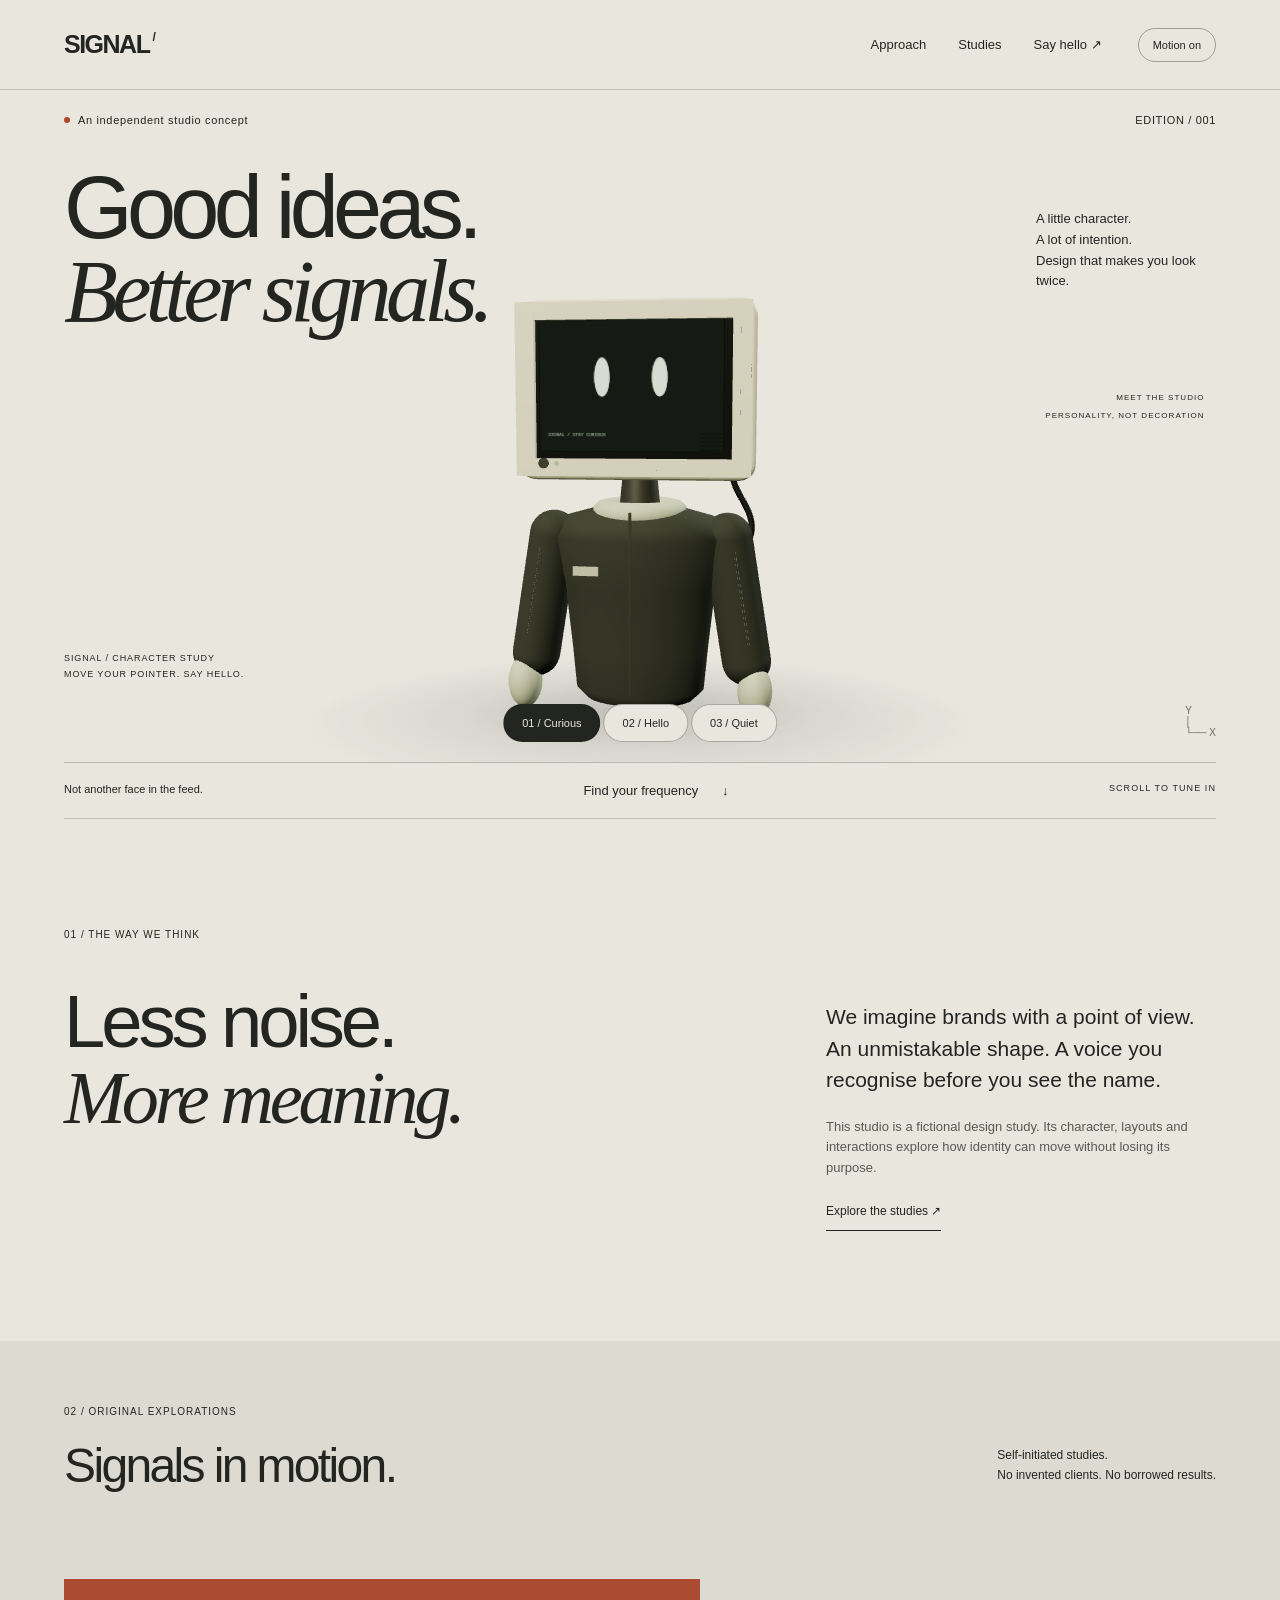
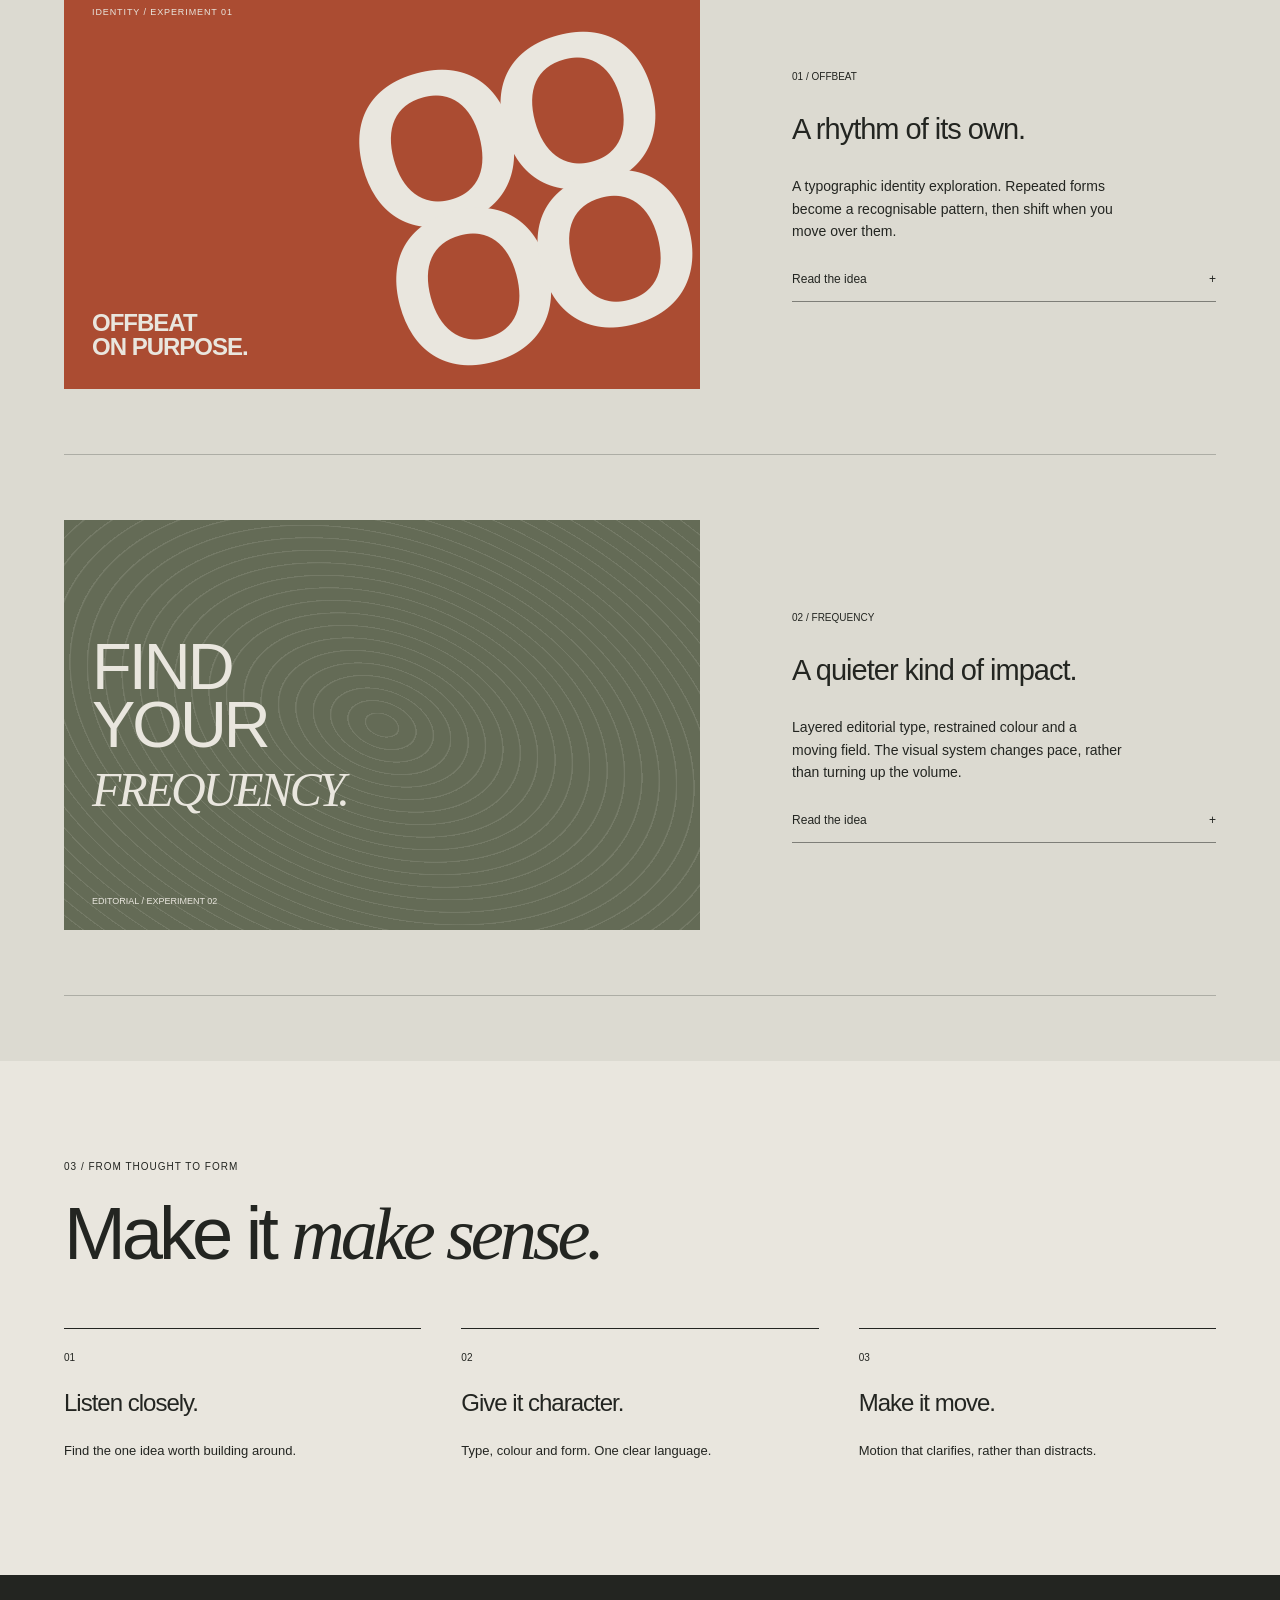
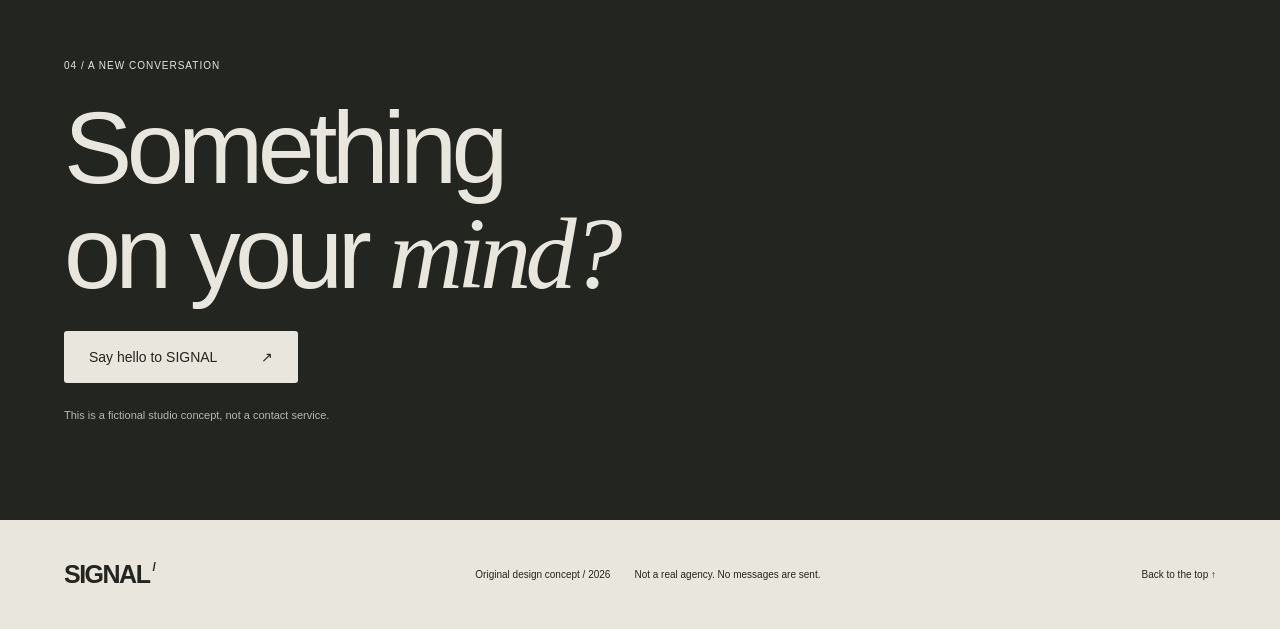
==== 5-index.html @ 15878b61 "Add files via upload" ====
<!DOCTYPE html><html lang="en"><head><meta charset="utf-8"><meta name="viewport" content="width=device-width,initial-scale=1"><meta name="theme-color" content="#e9e6de"><meta name="description" content="SIGNAL is an original interactive creative-agency design concept. Explore a tactile monitor character and motion-led editorial layouts."><title>SIGNAL / Independent minds, memorable work</title><link rel="stylesheet" href="4-style.css"></head><body>
<header><a href="#home" class="logo" aria-label="Signal home">SIGNAL<span>/</span></a><nav aria-label="Main navigation"><a href="#approach">Approach</a><a href="#work">Studies</a><a href="#contact">Say hello ↗</a></nav><button id="motion" aria-pressed="true">Motion on</button></header>
<main><section id="home" class="hero"><div class="eyebrow"><span class="status"></span> An independent studio concept <span class="issue">EDITION / 001</span></div><div class="headline"><h1>Good ideas.<br><em>Better signals.</em></h1><p>A little character.<br>A lot of intention.<br>Design that makes you look twice.</p></div><div class="stage"><canvas id="scene" aria-label="Original three-dimensional character with a physical CRT monitor for a head"></canvas><div class="stage-label"><span>MEET THE STUDIO</span><span>PERSONALITY, NOT DECORATION</span></div><div class="coordinate">SIGNAL / CHARACTER STUDY<br>MOVE YOUR POINTER. SAY HELLO.</div><div class="expression" role="group" aria-label="Character expression"><button data-mood="curious" aria-pressed="true">01 / Curious</button><button data-mood="happy" aria-pressed="false">02 / Hello</button><button data-mood="sleep" aria-pressed="false">03 / Quiet</button></div><span class="axis">Y<br>│<br>└── X</span><p id="webgl-fallback" hidden>The interactive scene could not start on this browser. The rest of this concept remains available.</p></div><div class="hero-bottom"><span>Not another face in the feed.</span><a href="#approach">Find your frequency <span>↓</span></a><span>SCROLL TO TUNE IN</span></div></section>
<section id="approach" class="approach reveal"><div class="section-label">01 / THE WAY WE THINK</div><h2>Less noise.<br><em>More meaning.</em></h2><div class="approach-copy"><p>We imagine brands with a point of view. An unmistakable shape. A voice you recognise before you see the name.</p><p>This studio is a fictional design study. Its character, layouts and interactions explore how identity can move without losing its purpose.</p><a href="#work" class="text-link">Explore the studies ↗</a></div></section>
<section id="work" class="work"><div class="work-top"><div class="section-label">02 / ORIGINAL EXPLORATIONS</div><h2>Signals in motion.</h2><p>Self-initiated studies.<br>No invented clients. No borrowed results.</p></div><article class="study reveal"><div class="study-art poster"><div class="poster-caption">IDENTITY / EXPERIMENT 01</div><div class="type-loop" aria-hidden="true">OO<br>OO</div><div class="poster-bottom">OFFBEAT<br>ON PURPOSE.</div></div><div class="study-info"><span>01 / OFFBEAT</span><h3>A rhythm of its own.</h3><p>A typographic identity exploration. Repeated forms become a recognisable pattern, then shift when you move over them.</p><button class="details" aria-expanded="false">Read the idea <span>+</span></button><div class="detail" hidden>Original lettering and composition created for this concept. Pointer feedback is decorative; all information remains readable without motion.</div></div></article><article class="study reveal"><div class="study-art frequency"><div class="frequency-lines" aria-hidden="true"></div><div class="frequency-title">FIND<br>YOUR<br><em>FREQUENCY.</em></div><span>EDITORIAL / EXPERIMENT 02</span></div><div class="study-info"><span>02 / FREQUENCY</span><h3>A quieter kind of impact.</h3><p>Layered editorial type, restrained colour and a moving field. The visual system changes pace, rather than turning up the volume.</p><button class="details" aria-expanded="false">Read the idea <span>+</span></button><div class="detail" hidden>An original layout study in warm paper, olive and charcoal. No client campaign or commercial outcome is implied.</div></div></article></section>
<section class="process reveal"><div class="section-label">03 / FROM THOUGHT TO FORM</div><h2>Make it <em>make sense.</em></h2><div class="process-list"><div><span>01</span><h3>Listen closely.</h3><p>Find the one idea worth building around.</p></div><div><span>02</span><h3>Give it character.</h3><p>Type, colour and form. One clear language.</p></div><div><span>03</span><h3>Make it move.</h3><p>Motion that clarifies, rather than distracts.</p></div></div></section>
<section id="contact" class="contact reveal"><div class="section-label">04 / A NEW CONVERSATION</div><h2>Something<br>on your <em>mind?</em></h2><button id="hello">Say hello to SIGNAL <span>↗</span></button><p id="hello-state" role="status">This is a fictional studio concept, not a contact service.</p></section></main><footer><a href="#home" class="logo">SIGNAL<span>/</span></a><span>Original design concept / 2026</span><span>Not a real agency. No messages are sent.</span><a href="#home">Back to the top ↑</a></footer><script type="module" src="3-scene.js"></script></body></html>
---- 4-style.css ----
:root{--paper:#e9e6de;--ink:#232521;--olive:#646b56;--rust:#ab4c32}*{box-sizing:border-box}html{scroll-behavior:smooth;scroll-padding-top:100px}body{margin:0;background:var(--paper);color:var(--ink);font-family:Arial,Helvetica,sans-serif}button,a{-webkit-tap-highlight-color:transparent}button{font:inherit;color:inherit;cursor:pointer}a{color:inherit;text-decoration:none}button:focus-visible,a:focus-visible{outline:2px solid var(--rust);outline-offset:5px}button:active,a:active{transform:translateY(2px)}header{height:90px;display:flex;align-items:center;border-bottom:1px solid #23252130;padding:0 5%;gap:36px}header .logo{margin-right:auto}.logo{font-size:25px;letter-spacing:-1.5px;font-weight:800}.logo span{font-size:12px;vertical-align:top;margin-left:3px}nav{display:flex;gap:32px;font-size:13px}header button{border:1px solid #23252160;background:transparent;padding:10px 14px;border-radius:24px;font-size:11px}.hero{padding:24px 5% 0}.eyebrow{display:flex;align-items:center;gap:8px;font-size:11px;letter-spacing:.06em}.status{width:6px;height:6px;background:var(--rust);border-radius:50%}.issue{margin-left:auto}.headline{display:flex;justify-content:space-between;align-items:center;position:relative;z-index:2;pointer-events:none}.headline h1{font-size:clamp(48px,6.9vw,105px);line-height:.94;letter-spacing:-.065em;font-weight:500;margin:40px 0 0}.headline em,h2 em,.frequency-title em{font-family:Georgia,serif;font-weight:400}.headline p{font-size:13px;line-height:1.6;margin-top:55px;width:180px}.stage{height:510px;margin-top:-80px;position:relative;overflow:hidden;border-bottom:1px solid #23252140}canvas{width:100%;height:100%;display:block}.stage-label{position:absolute;top:140px;right:1%;font-size:8px;letter-spacing:.13em;display:grid;gap:9px;text-align:right}.coordinate{position:absolute;left:0;bottom:80px;font-size:9px;line-height:1.8;letter-spacing:.1em}.expression{position:absolute;bottom:20px;left:50%;transform:translateX(-50%);display:flex;gap:3px;white-space:nowrap}.expression button{background:var(--paper);border:1px solid #23252150;border-radius:24px;padding:12px 18px;font-size:11px}.expression button[aria-pressed=true]{background:var(--ink);color:var(--paper)}.axis{position:absolute;right:0;bottom:24px;font-size:10px;color:var(--olive)}#webgl-fallback{position:absolute;top:45%;left:20%;right:20%;background:var(--paper);padding:24px;font-size:14px}.hero-bottom{display:flex;justify-content:space-between;padding:20px 0;font-size:11px;border-bottom:1px solid #23252130}.hero-bottom>a{font-size:13px}.hero-bottom>a span{margin-left:20px}.hero-bottom>span:last-child{font-size:9px;letter-spacing:.12em}.section-label{font-size:10px;letter-spacing:.1em}h2{font-size:clamp(42px,5.8vw,78px);font-weight:500;letter-spacing:-.055em;line-height:1.03;margin:24px 0}p{line-height:1.6}.approach{display:grid;grid-template-columns:1fr 1fr;padding:110px 5%;gap:20px}.approach>.section-label{grid-column:1/-1}.approach-copy{max-width:390px;margin-left:auto;padding-top:20px}.approach-copy p:first-child{font-size:21px;line-height:1.5}.approach-copy p:nth-child(2){font-size:13px;color:#575a51}.text-link{display:inline-block;border-bottom:1px solid var(--ink);padding:12px 0;font-size:12px}.work{padding:65px 5%;background:#dcdad1}.work-top{display:grid;grid-template-columns:1fr 1fr}.work-top>.section-label{grid-column:1/-1}.work-top h2{font-size:48px}.work-top>p{font-size:12px;justify-self:end;align-self:center}.study{display:grid;grid-template-columns:1.5fr 1fr;gap:8%;margin-top:65px;padding-bottom:65px;border-bottom:1px solid #23252140}.study-art{min-height:410px;position:relative;overflow:hidden}.poster{background:var(--rust);color:var(--paper);padding:28px}.poster-caption{font-size:9px;letter-spacing:.1em}.type-loop{font-weight:800;font-size:220px;letter-spacing:-25px;line-height:.65;position:absolute;right:40px;top:80px;transform:rotate(-15deg);transition:transform .6s cubic-bezier(.2,.8,.2,1)}.poster:hover .type-loop{transform:rotate(5deg) scale(1.03)}.poster-bottom{position:absolute;bottom:30px;font-size:24px;line-height:1;font-weight:700;letter-spacing:-1px}.study-info{align-self:center}.study-info>span{font-size:10px}.study-info h3{font-size:29px;letter-spacing:-1px;font-weight:500}.study-info p{font-size:14px;max-width:330px}.details{margin-top:15px;background:transparent;border:0;border-bottom:1px solid #23252180;width:100%;padding:15px 0;text-align:left;font-size:12px;display:flex;justify-content:space-between}.detail{font-size:12px;line-height:1.6;margin-top:16px}.frequency{background:var(--olive);color:var(--paper);padding:28px;display:flex;flex-direction:column;justify-content:center}.frequency-title{font-size:65px;letter-spacing:-3px;line-height:.9;z-index:1}.frequency-title em{font-size:48px}.frequency>span{position:absolute;bottom:24px;font-size:9px}.frequency-lines{position:absolute;inset:-50%;background:repeating-radial-gradient(ellipse at center,transparent 0px,transparent 16px,#e9e6de20 17px,#e9e6de20 18px);transform:rotate(20deg);animation:tune 16s ease-in-out infinite alternate}@keyframes tune{to{transform:rotate(-10deg) translate(5%,8%)}}.process{padding:100px 5%}.process-list{margin-top:55px;display:grid;grid-template-columns:repeat(3,1fr);gap:40px}.process-list>div{border-top:1px solid var(--ink);padding-top:18px}.process-list span{font-size:10px}.process-list h3{font-weight:500;font-size:24px;letter-spacing:-1px}.process-list p{font-size:13px}.contact{padding:85px 5%;background:var(--ink);color:var(--paper);position:relative}.contact h2{font-size:clamp(65px,8vw,110px)}.contact button{padding:18px 25px;background:var(--paper);color:var(--ink);border:0;border-radius:3px;font-size:14px}.contact button span{margin-left:40px}.contact>p{font-size:11px;margin-top:24px;opacity:.75}footer{padding:40px 5%;display:flex;gap:24px;align-items:center;font-size:10px}footer .logo{margin-right:auto}footer a:last-child{margin-left:auto}.reveal{transition:opacity .7s,transform .7s}.js .reveal:not(.seen){opacity:0;transform:translateY(24px)}body.paused *,body.reduced *{animation-play-state:paused!important}body.paused html{scroll-behavior:auto}@media(max-width:700px){header{height:72px;padding:0 6%;gap:12px}header .logo{font-size:22px}nav{gap:14px;font-size:10px}nav a:first-child{display:none}header button{padding:9px;font-size:9px}.hero{padding:22px 6% 0}.eyebrow{font-size:8px}.issue{font-size:8px}.headline h1{font-size:55px;margin-top:34px}.headline p{display:none}.stage{height:430px;margin-top:8px;overflow:hidden}.stage-label{top:18px;font-size:7px;right:0}.coordinate{bottom:76px;font-size:7px;left:0;max-width:105px;background:var(--paper);padding:4px}.expression button{padding:12px 13px;font-size:10px}.axis{display:none}.hero-bottom{font-size:9px;gap:10px}.hero-bottom>a{font-size:10px}.hero-bottom>span:last-child{display:none}.approach{display:block;padding:70px 6%}.approach h2{font-size:59px}.approach-copy{padding:0;margin:0;max-width:none}.approach-copy p:first-child{font-size:19px}.work{padding:55px 6%}.work-top{display:block}.work-top h2{font-size:40px}.work-top>p{font-size:11px}.study{display:block;margin-top:36px;padding-bottom:38px}.study-art{min-height:330px}.type-loop{font-size:185px;right:30px;top:73px}.study-info{padding-top:25px}.study-info h3{font-size:27px;margin:16px 0}.frequency-title{font-size:54px}.frequency-title em{font-size:38px}.process{padding:65px 6%}.process h2{font-size:45px}.process-list{grid-template-columns:1fr;gap:25px;margin-top:30px}.process-list h3{margin:14px 0}.process-list p{margin-bottom:0}.contact{padding:65px 6%}.contact h2{font-size:67px}footer{padding:30px 6%;flex-wrap:wrap;gap:18px}footer .logo{width:100%}footer>span{font-size:9px}footer a:last-child{margin-left:0}.reveal{transition-duration:.45s}}@media(prefers-reduced-motion:reduce){html{scroll-behavior:auto}*,*:before,*:after{animation:none!important;transition:none!important}.js .reveal{opacity:1!important;transform:none!important}}

@media(max-width:700px){.coordinate{left:4px;top:18px;bottom:auto;max-width:115px;background:none;line-height:1.7}.stage-label{display:none}}
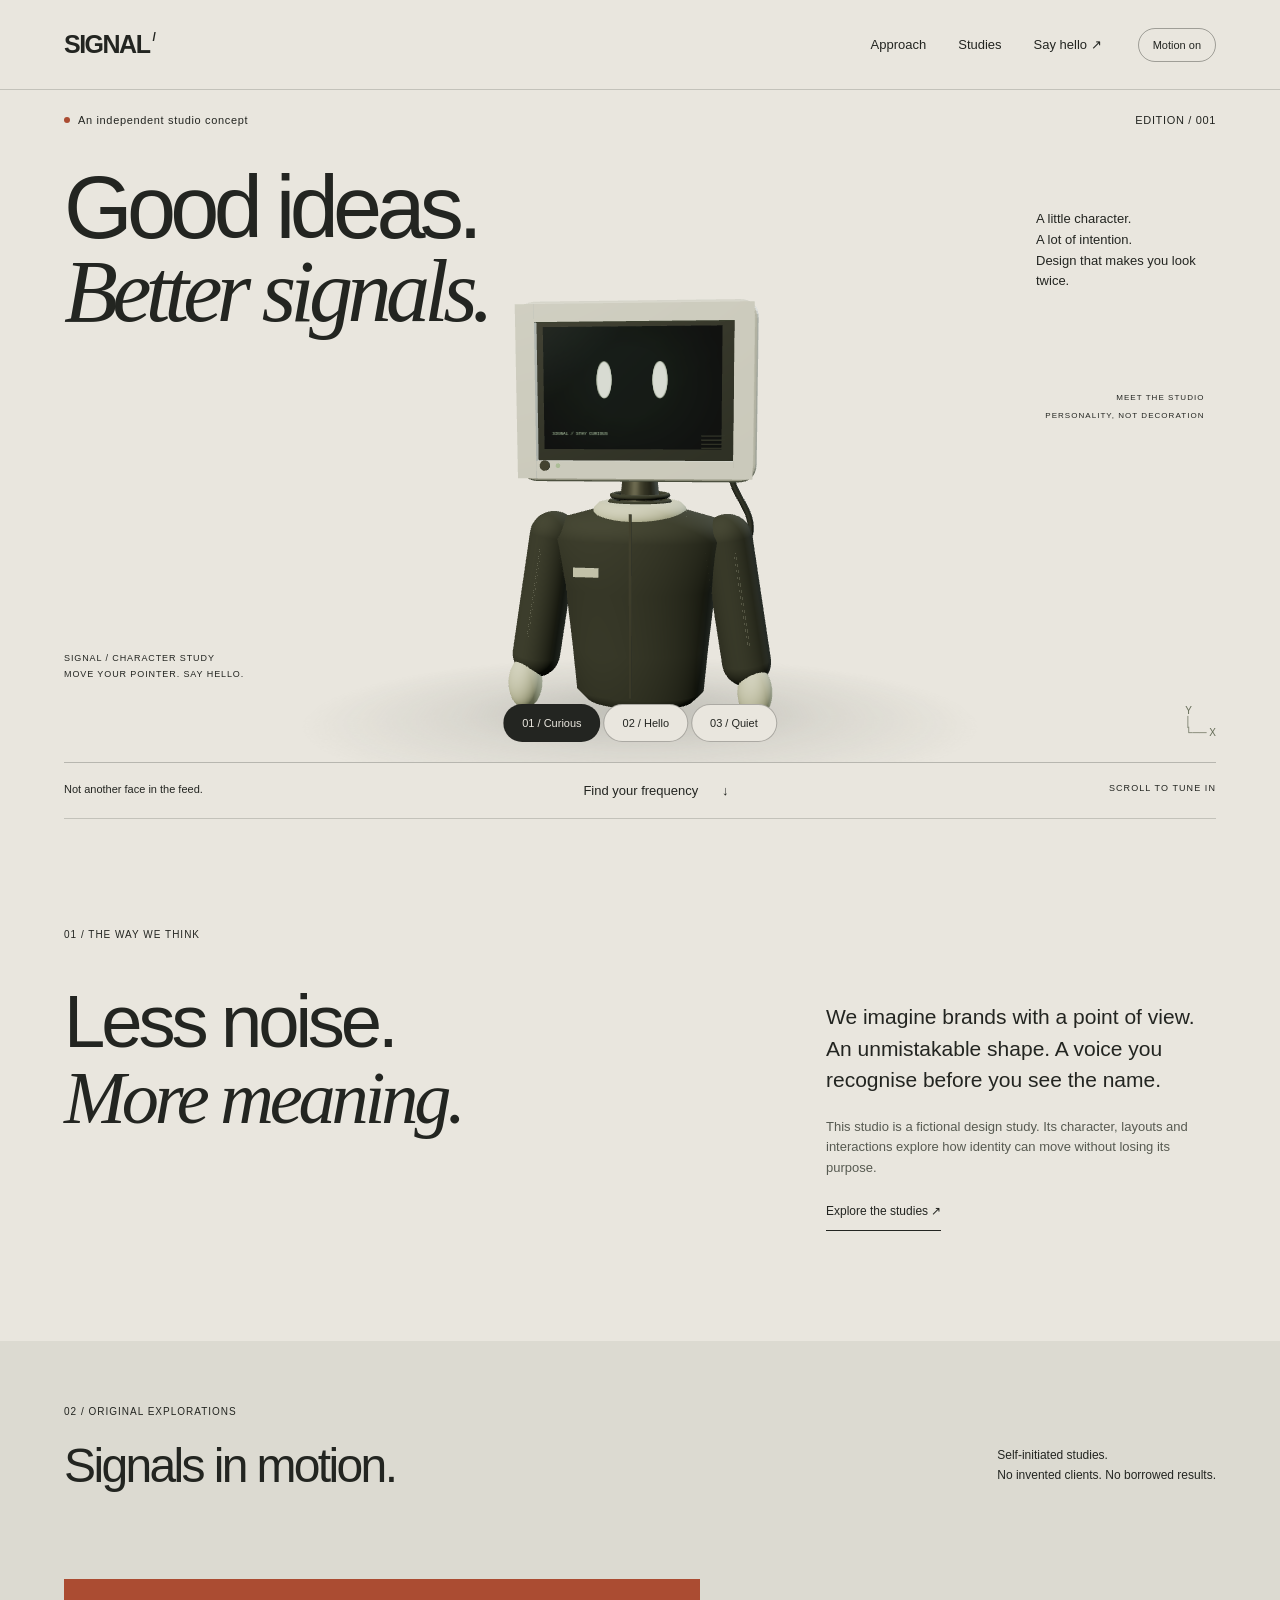
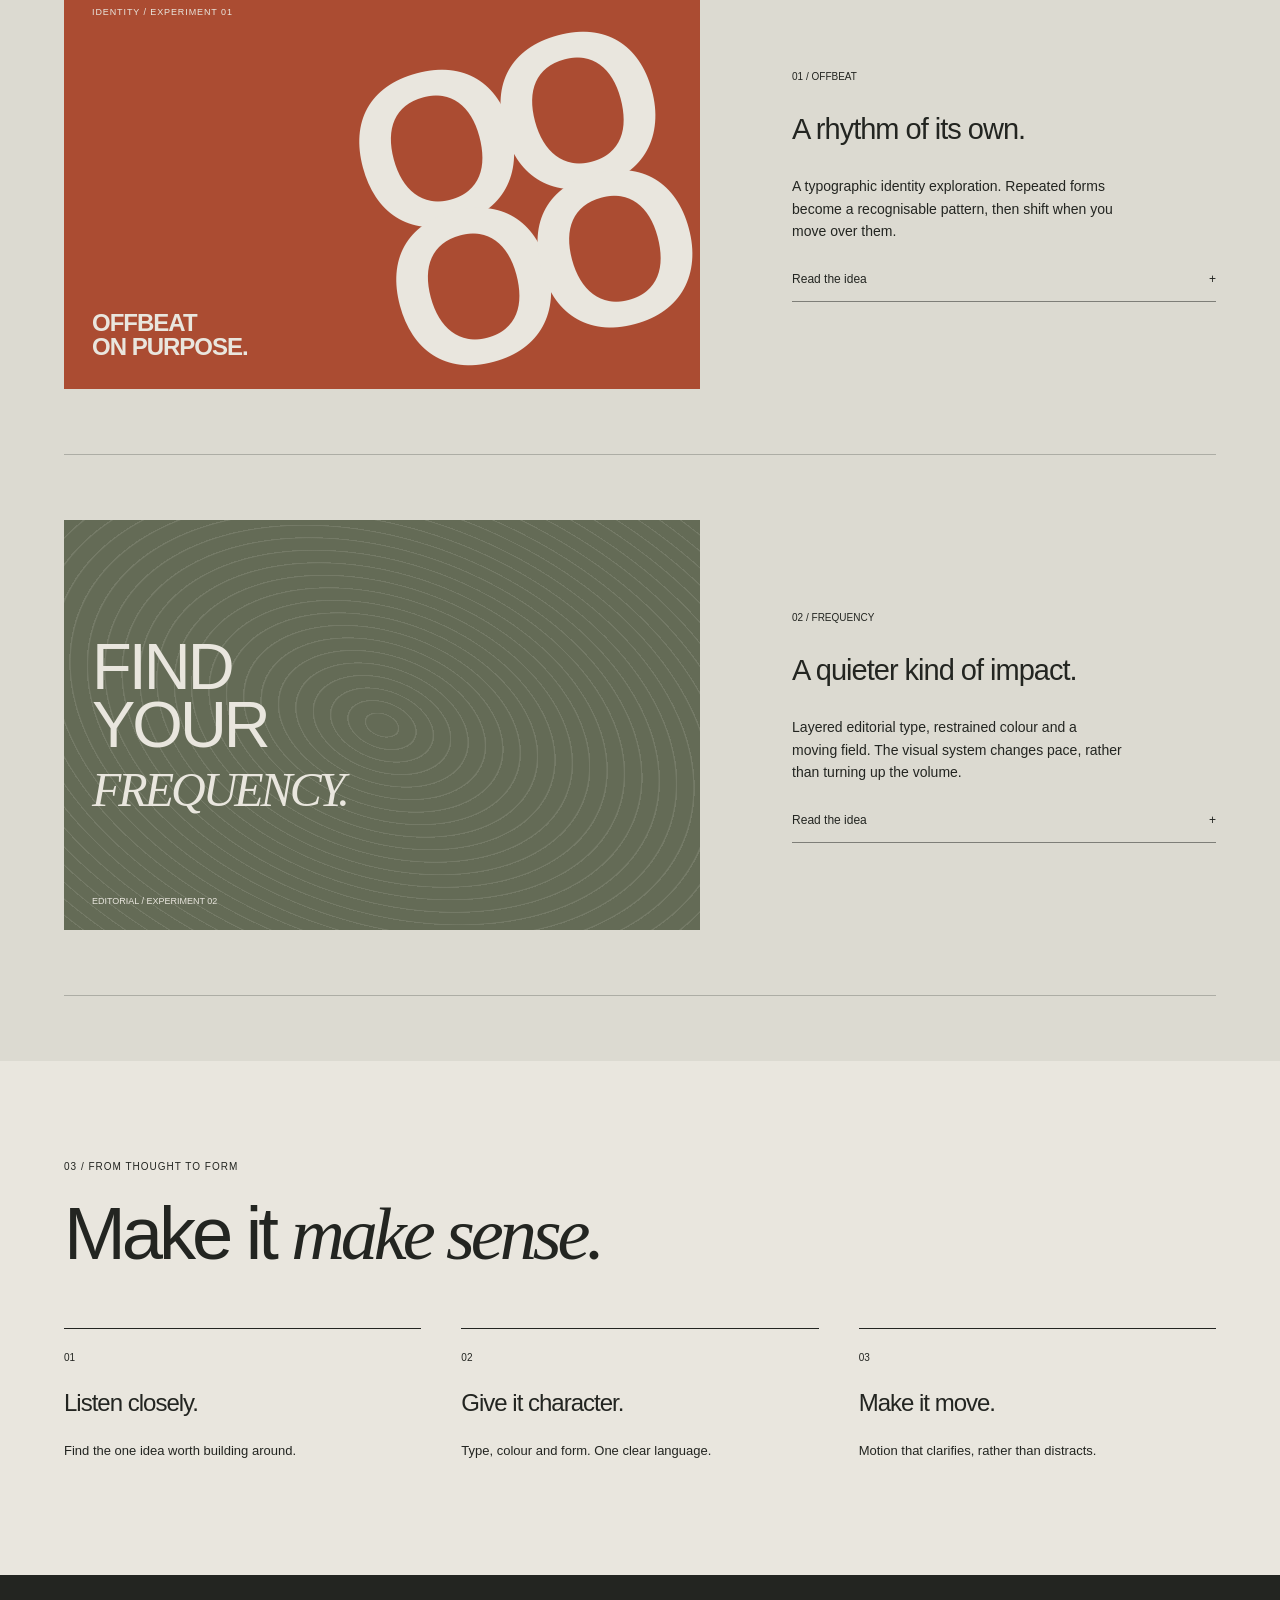
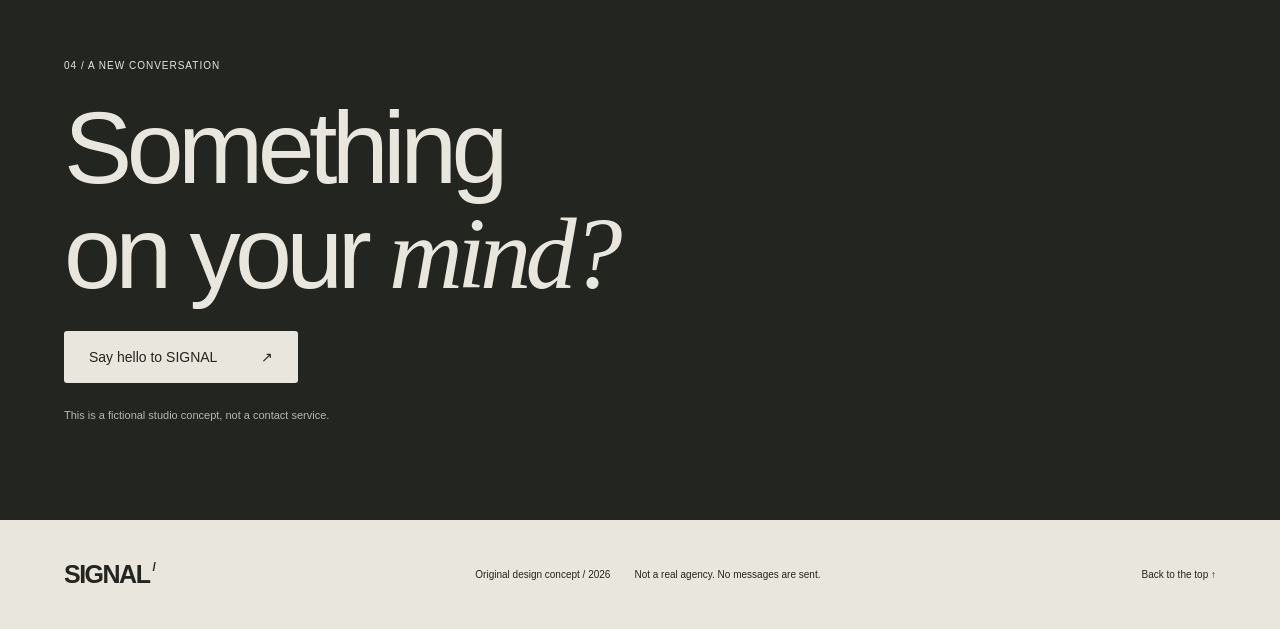
==== commit 68fa2c5e: "Update 5-index.html" ====
--- a/5-index.html
+++ b/5-index.html
@@ -4,4 +4,4 @@
 <section id="approach" class="approach reveal"><div class="section-label">01 / THE WAY WE THINK</div><h2>Less noise.<br><em>More meaning.</em></h2><div class="approach-copy"><p>We imagine brands with a point of view. An unmistakable shape. A voice you recognise before you see the name.</p><p>This studio is a fictional design study. Its character, layouts and interactions explore how identity can move without losing its purpose.</p><a href="#work" class="text-link">Explore the studies ↗</a></div></section>
 <section id="work" class="work"><div class="work-top"><div class="section-label">02 / ORIGINAL EXPLORATIONS</div><h2>Signals in motion.</h2><p>Self-initiated studies.<br>No invented clients. No borrowed results.</p></div><article class="study reveal"><div class="study-art poster"><div class="poster-caption">IDENTITY / EXPERIMENT 01</div><div class="type-loop" aria-hidden="true">OO<br>OO</div><div class="poster-bottom">OFFBEAT<br>ON PURPOSE.</div></div><div class="study-info"><span>01 / OFFBEAT</span><h3>A rhythm of its own.</h3><p>A typographic identity exploration. Repeated forms become a recognisable pattern, then shift when you move over them.</p><button class="details" aria-expanded="false">Read the idea <span>+</span></button><div class="detail" hidden>Original lettering and composition created for this concept. Pointer feedback is decorative; all information remains readable without motion.</div></div></article><article class="study reveal"><div class="study-art frequency"><div class="frequency-lines" aria-hidden="true"></div><div class="frequency-title">FIND<br>YOUR<br><em>FREQUENCY.</em></div><span>EDITORIAL / EXPERIMENT 02</span></div><div class="study-info"><span>02 / FREQUENCY</span><h3>A quieter kind of impact.</h3><p>Layered editorial type, restrained colour and a moving field. The visual system changes pace, rather than turning up the volume.</p><button class="details" aria-expanded="false">Read the idea <span>+</span></button><div class="detail" hidden>An original layout study in warm paper, olive and charcoal. No client campaign or commercial outcome is implied.</div></div></article></section>
 <section class="process reveal"><div class="section-label">03 / FROM THOUGHT TO FORM</div><h2>Make it <em>make sense.</em></h2><div class="process-list"><div><span>01</span><h3>Listen closely.</h3><p>Find the one idea worth building around.</p></div><div><span>02</span><h3>Give it character.</h3><p>Type, colour and form. One clear language.</p></div><div><span>03</span><h3>Make it move.</h3><p>Motion that clarifies, rather than distracts.</p></div></div></section>
-<section id="contact" class="contact reveal"><div class="section-label">04 / A NEW CONVERSATION</div><h2>Something<br>on your <em>mind?</em></h2><button id="hello">Say hello to SIGNAL <span>↗</span></button><p id="hello-state" role="status">This is a fictional studio concept, not a contact service.</p></section></main><footer><a href="#home" class="logo">SIGNAL<span>/</span></a><span>Original design concept / 2026</span><span>Not a real agency. No messages are sent.</span><a href="#home">Back to the top ↑</a></footer><script type="module" src="3-scene.js"></script></body></html>
+<section id="contact" class="contact reveal"><div class="section-label">04 / A NEW CONVERSATION</div><h2>Something<br>on your <em>mind?</em></h2><button id="hello">Say hello to SIGNAL <span>↗</span></button><p id="hello-state" role="status">This is a fictional studio concept, not a contact service.</p></section></main><footer><a href="#home" class="logo">SIGNAL<span>/</span></a><span>Original design concept / 2026</span><span>Not a real agency. No messages are sent.</span><a href="#home">Back to the top ↑</a></footer><script type="module" src="7-3-scene.js"></script></body></html>
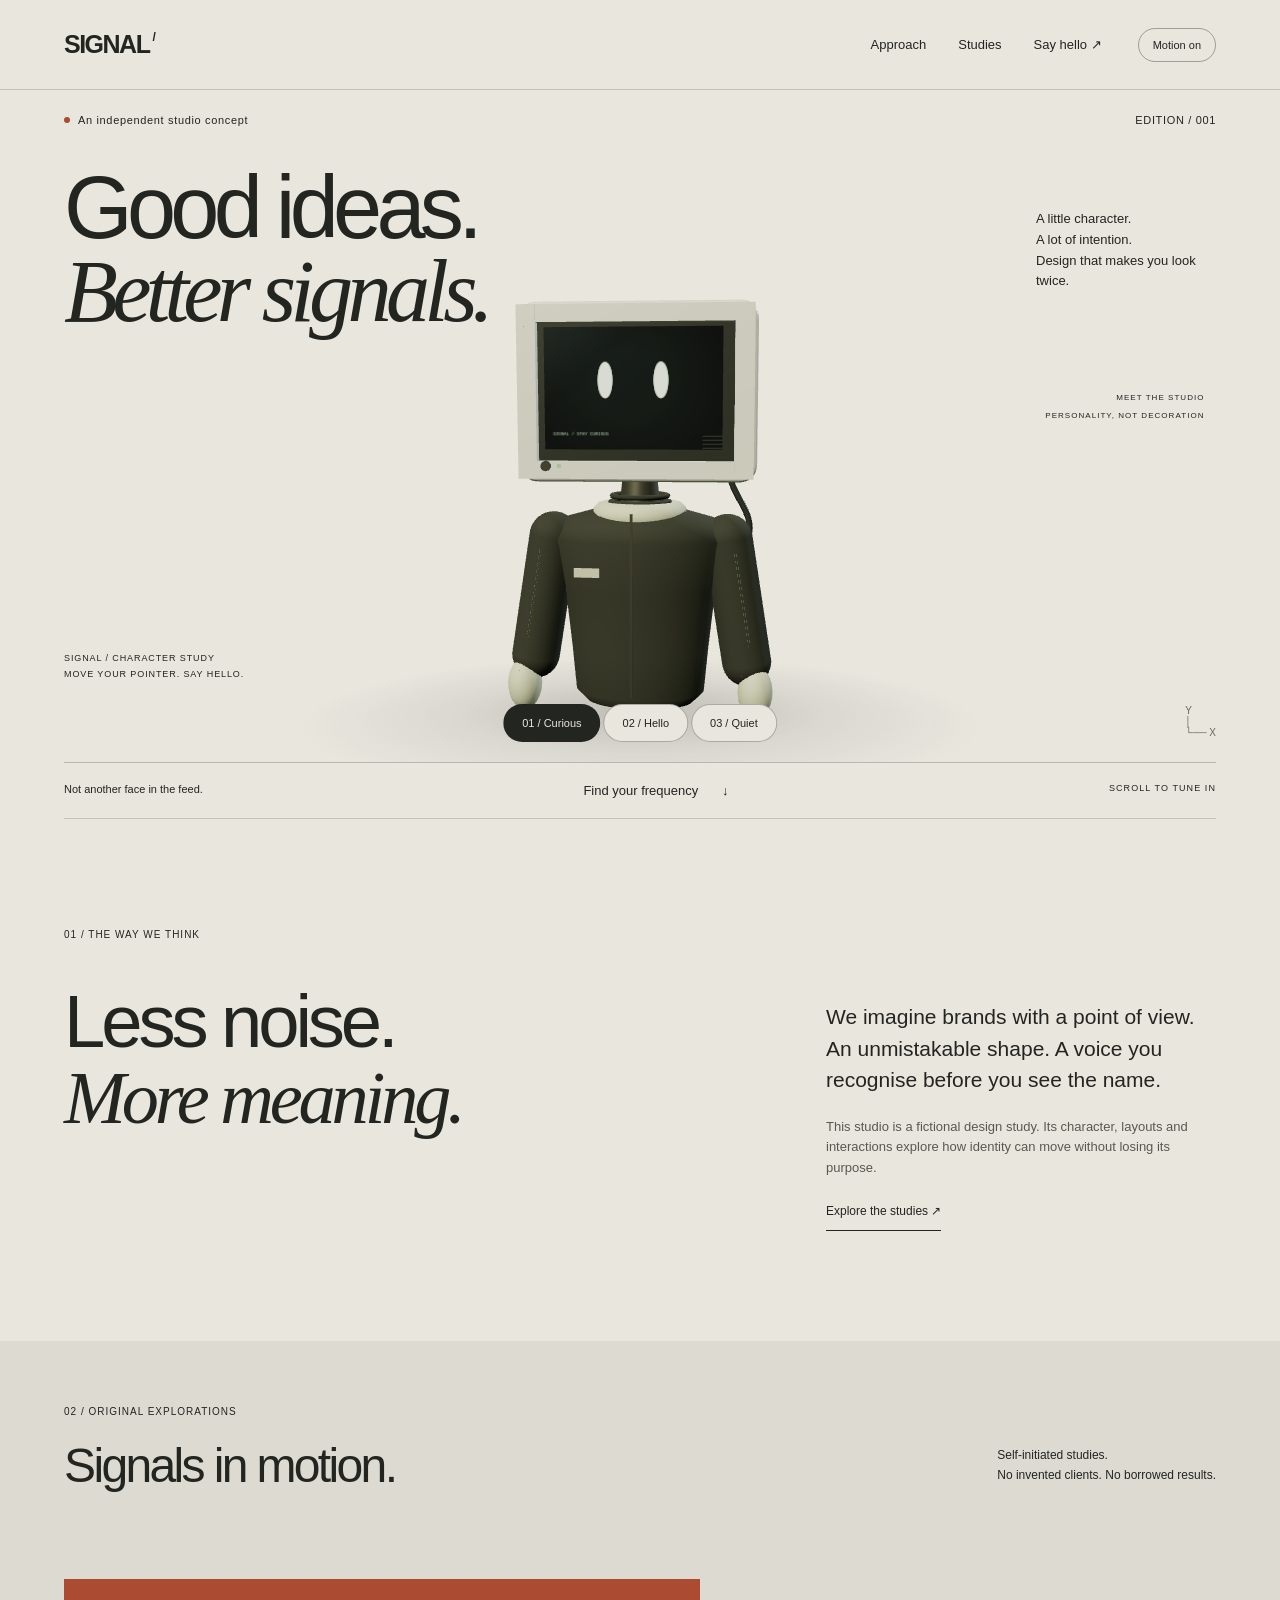
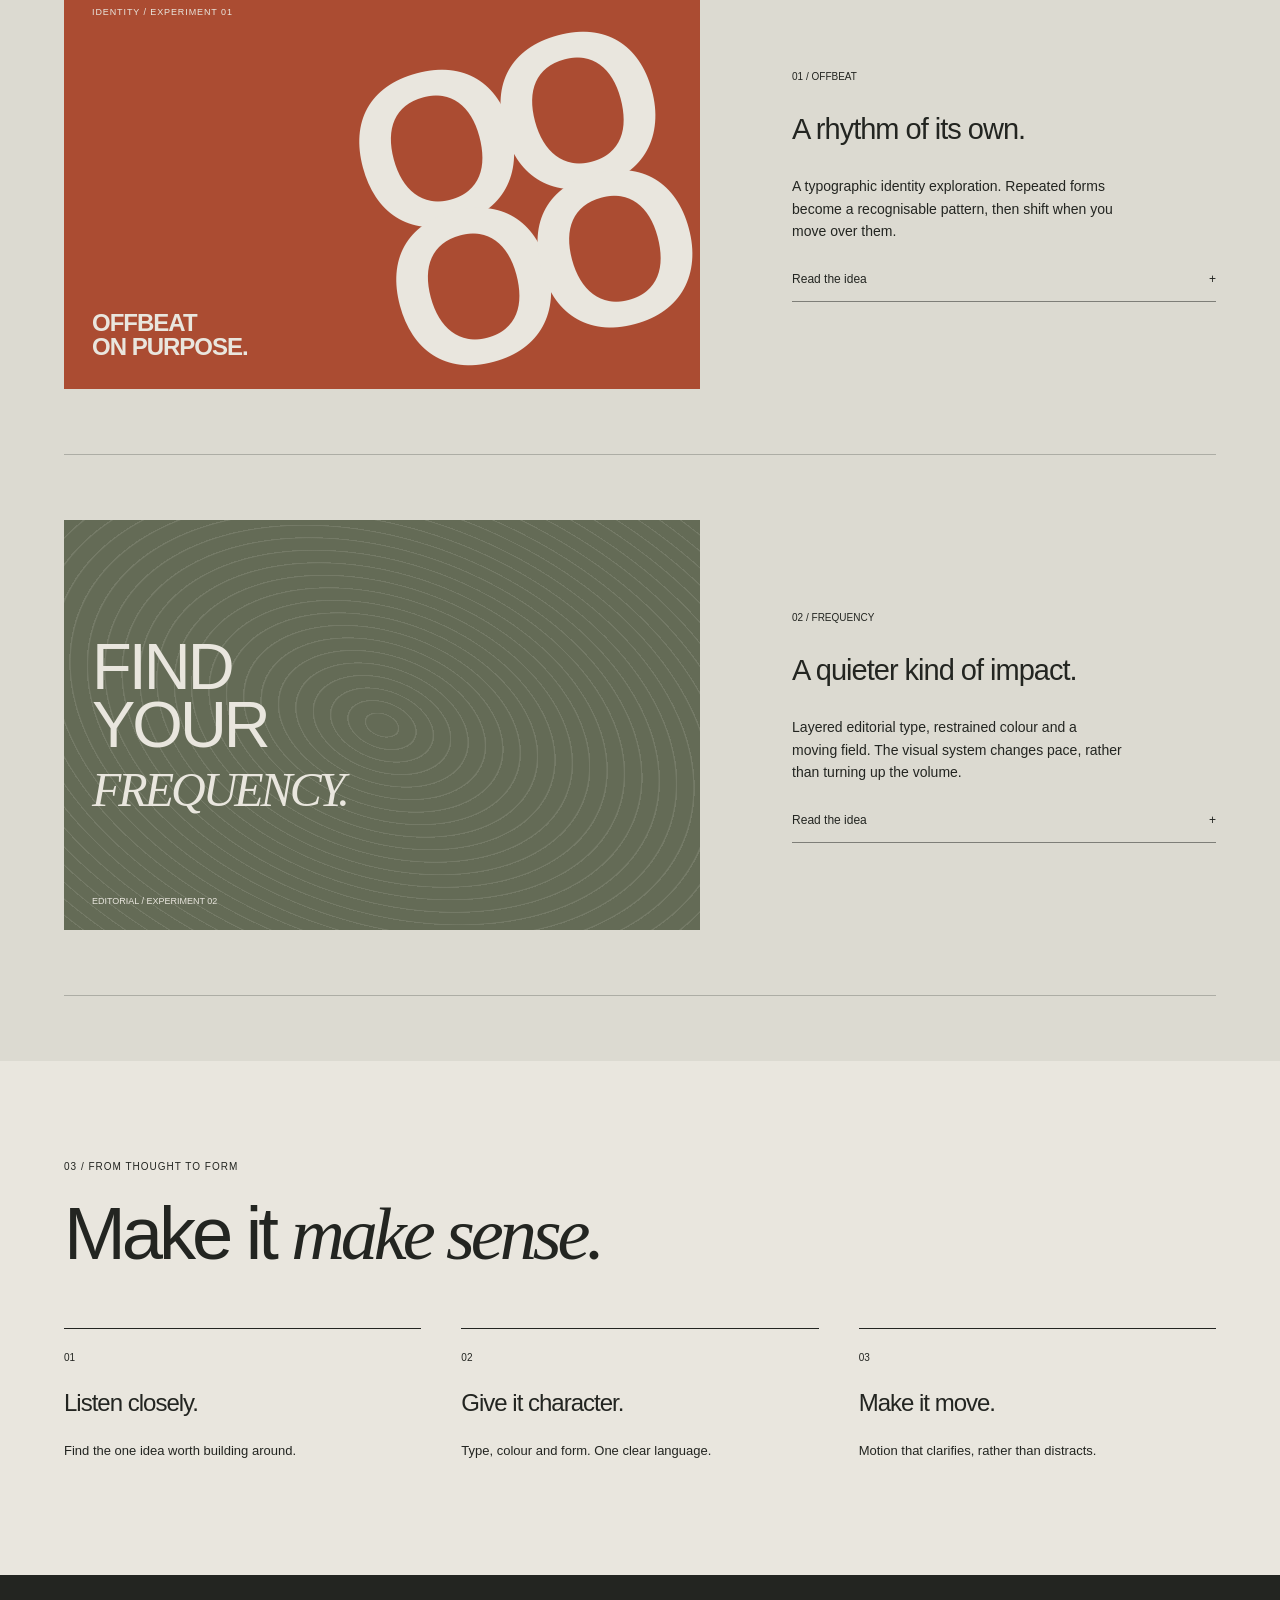
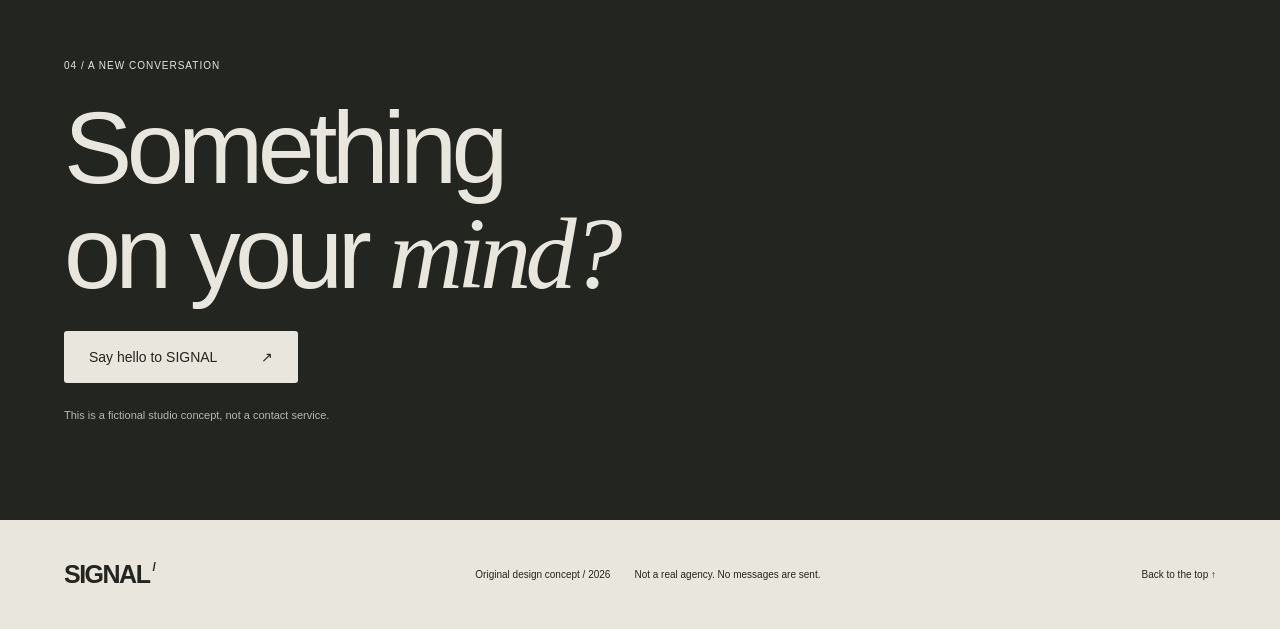
==== commit c939fa5e: "Update 5-index.html" ====
--- a/5-index.html
+++ b/5-index.html
@@ -1,7 +1,7 @@
-<!DOCTYPE html><html lang="en"><head><meta charset="utf-8"><meta name="viewport" content="width=device-width,initial-scale=1"><meta name="theme-color" content="#e9e6de"><meta name="description" content="SIGNAL is an original interactive creative-agency design concept. Explore a tactile monitor character and motion-led editorial layouts."><title>SIGNAL / Independent minds, memorable work</title><link rel="stylesheet" href="4-style.css"></head><body>
+<!DOCTYPE html><html lang="en"><head><meta charset="utf-8"><meta name="viewport" content="width=device-width,initial-scale=1"><meta name="theme-color" content="#e9e6de"><meta name="description" content="SIGNAL is an original interactive creative-agency design concept. Explore a tactile monitor character and motion-led editorial layouts."><title>SIGNAL / Independent minds, memorable work</title><link rel="stylesheet" href="22-style.css"></head><body>
 <header><a href="#home" class="logo" aria-label="Signal home">SIGNAL<span>/</span></a><nav aria-label="Main navigation"><a href="#approach">Approach</a><a href="#work">Studies</a><a href="#contact">Say hello ↗</a></nav><button id="motion" aria-pressed="true">Motion on</button></header>
 <main><section id="home" class="hero"><div class="eyebrow"><span class="status"></span> An independent studio concept <span class="issue">EDITION / 001</span></div><div class="headline"><h1>Good ideas.<br><em>Better signals.</em></h1><p>A little character.<br>A lot of intention.<br>Design that makes you look twice.</p></div><div class="stage"><canvas id="scene" aria-label="Original three-dimensional character with a physical CRT monitor for a head"></canvas><div class="stage-label"><span>MEET THE STUDIO</span><span>PERSONALITY, NOT DECORATION</span></div><div class="coordinate">SIGNAL / CHARACTER STUDY<br>MOVE YOUR POINTER. SAY HELLO.</div><div class="expression" role="group" aria-label="Character expression"><button data-mood="curious" aria-pressed="true">01 / Curious</button><button data-mood="happy" aria-pressed="false">02 / Hello</button><button data-mood="sleep" aria-pressed="false">03 / Quiet</button></div><span class="axis">Y<br>│<br>└── X</span><p id="webgl-fallback" hidden>The interactive scene could not start on this browser. The rest of this concept remains available.</p></div><div class="hero-bottom"><span>Not another face in the feed.</span><a href="#approach">Find your frequency <span>↓</span></a><span>SCROLL TO TUNE IN</span></div></section>
 <section id="approach" class="approach reveal"><div class="section-label">01 / THE WAY WE THINK</div><h2>Less noise.<br><em>More meaning.</em></h2><div class="approach-copy"><p>We imagine brands with a point of view. An unmistakable shape. A voice you recognise before you see the name.</p><p>This studio is a fictional design study. Its character, layouts and interactions explore how identity can move without losing its purpose.</p><a href="#work" class="text-link">Explore the studies ↗</a></div></section>
 <section id="work" class="work"><div class="work-top"><div class="section-label">02 / ORIGINAL EXPLORATIONS</div><h2>Signals in motion.</h2><p>Self-initiated studies.<br>No invented clients. No borrowed results.</p></div><article class="study reveal"><div class="study-art poster"><div class="poster-caption">IDENTITY / EXPERIMENT 01</div><div class="type-loop" aria-hidden="true">OO<br>OO</div><div class="poster-bottom">OFFBEAT<br>ON PURPOSE.</div></div><div class="study-info"><span>01 / OFFBEAT</span><h3>A rhythm of its own.</h3><p>A typographic identity exploration. Repeated forms become a recognisable pattern, then shift when you move over them.</p><button class="details" aria-expanded="false">Read the idea <span>+</span></button><div class="detail" hidden>Original lettering and composition created for this concept. Pointer feedback is decorative; all information remains readable without motion.</div></div></article><article class="study reveal"><div class="study-art frequency"><div class="frequency-lines" aria-hidden="true"></div><div class="frequency-title">FIND<br>YOUR<br><em>FREQUENCY.</em></div><span>EDITORIAL / EXPERIMENT 02</span></div><div class="study-info"><span>02 / FREQUENCY</span><h3>A quieter kind of impact.</h3><p>Layered editorial type, restrained colour and a moving field. The visual system changes pace, rather than turning up the volume.</p><button class="details" aria-expanded="false">Read the idea <span>+</span></button><div class="detail" hidden>An original layout study in warm paper, olive and charcoal. No client campaign or commercial outcome is implied.</div></div></article></section>
 <section class="process reveal"><div class="section-label">03 / FROM THOUGHT TO FORM</div><h2>Make it <em>make sense.</em></h2><div class="process-list"><div><span>01</span><h3>Listen closely.</h3><p>Find the one idea worth building around.</p></div><div><span>02</span><h3>Give it character.</h3><p>Type, colour and form. One clear language.</p></div><div><span>03</span><h3>Make it move.</h3><p>Motion that clarifies, rather than distracts.</p></div></div></section>
-<section id="contact" class="contact reveal"><div class="section-label">04 / A NEW CONVERSATION</div><h2>Something<br>on your <em>mind?</em></h2><button id="hello">Say hello to SIGNAL <span>↗</span></button><p id="hello-state" role="status">This is a fictional studio concept, not a contact service.</p></section></main><footer><a href="#home" class="logo">SIGNAL<span>/</span></a><span>Original design concept / 2026</span><span>Not a real agency. No messages are sent.</span><a href="#home">Back to the top ↑</a></footer><script type="module" src="7-3-scene.js"></script></body></html>
+<section id="contact" class="contact reveal"><div class="section-label">04 / A NEW CONVERSATION</div><h2>Something<br>on your <em>mind?</em></h2><button id="hello">Say hello to SIGNAL <span>↗</span></button><p id="hello-state" role="status">This is a fictional studio concept, not a contact service.</p></section></main><footer><a href="#home" class="logo">SIGNAL<span>/</span></a><span>Original design concept / 2026</span><span>Not a real agency. No messages are sent.</span><a href="#home">Back to the top ↑</a></footer><script type="module" src="21-scene.js"></script></body></html>
--- a/22-style.css
+++ b/22-style.css
@@ -0,0 +1,5 @@
+:root{--paper:#e9e6de;--ink:#232521;--olive:#646b56;--rust:#ab4c32}*{box-sizing:border-box}html{scroll-behavior:smooth;scroll-padding-top:100px}body{margin:0;background:var(--paper);color:var(--ink);font-family:Arial,Helvetica,sans-serif}button,a{-webkit-tap-highlight-color:transparent}button{font:inherit;color:inherit;cursor:pointer}a{color:inherit;text-decoration:none}button:focus-visible,a:focus-visible{outline:2px solid var(--rust);outline-offset:5px}button:active,a:active{transform:translateY(2px)}header{height:90px;display:flex;align-items:center;border-bottom:1px solid #23252130;padding:0 5%;gap:36px}header .logo{margin-right:auto}.logo{font-size:25px;letter-spacing:-1.5px;font-weight:800}.logo span{font-size:12px;vertical-align:top;margin-left:3px}nav{display:flex;gap:32px;font-size:13px}header button{border:1px solid #23252160;background:transparent;padding:10px 14px;border-radius:24px;font-size:11px}.hero{padding:24px 5% 0}.eyebrow{display:flex;align-items:center;gap:8px;font-size:11px;letter-spacing:.06em}.status{width:6px;height:6px;background:var(--rust);border-radius:50%}.issue{margin-left:auto}.headline{display:flex;justify-content:space-between;align-items:center;position:relative;z-index:2;pointer-events:none}.headline h1{font-size:clamp(48px,6.9vw,105px);line-height:.94;letter-spacing:-.065em;font-weight:500;margin:40px 0 0}.headline em,h2 em,.frequency-title em{font-family:Georgia,serif;font-weight:400}.headline p{font-size:13px;line-height:1.6;margin-top:55px;width:180px}.stage{height:510px;margin-top:-80px;position:relative;overflow:hidden;border-bottom:1px solid #23252140}canvas{width:100%;height:100%;display:block}.stage-label{position:absolute;top:140px;right:1%;font-size:8px;letter-spacing:.13em;display:grid;gap:9px;text-align:right}.coordinate{position:absolute;left:0;bottom:80px;font-size:9px;line-height:1.8;letter-spacing:.1em}.expression{position:absolute;bottom:20px;left:50%;transform:translateX(-50%);display:flex;gap:3px;white-space:nowrap}.expression button{background:var(--paper);border:1px solid #23252150;border-radius:24px;padding:12px 18px;font-size:11px}.expression button[aria-pressed=true]{background:var(--ink);color:var(--paper)}.axis{position:absolute;right:0;bottom:24px;font-size:10px;color:var(--olive)}#webgl-fallback{position:absolute;top:45%;left:20%;right:20%;background:var(--paper);padding:24px;font-size:14px}.hero-bottom{display:flex;justify-content:space-between;padding:20px 0;font-size:11px;border-bottom:1px solid #23252130}.hero-bottom>a{font-size:13px}.hero-bottom>a span{margin-left:20px}.hero-bottom>span:last-child{font-size:9px;letter-spacing:.12em}.section-label{font-size:10px;letter-spacing:.1em}h2{font-size:clamp(42px,5.8vw,78px);font-weight:500;letter-spacing:-.055em;line-height:1.03;margin:24px 0}p{line-height:1.6}.approach{display:grid;grid-template-columns:1fr 1fr;padding:110px 5%;gap:20px}.approach>.section-label{grid-column:1/-1}.approach-copy{max-width:390px;margin-left:auto;padding-top:20px}.approach-copy p:first-child{font-size:21px;line-height:1.5}.approach-copy p:nth-child(2){font-size:13px;color:#575a51}.text-link{display:inline-block;border-bottom:1px solid var(--ink);padding:12px 0;font-size:12px}.work{padding:65px 5%;background:#dcdad1}.work-top{display:grid;grid-template-columns:1fr 1fr}.work-top>.section-label{grid-column:1/-1}.work-top h2{font-size:48px}.work-top>p{font-size:12px;justify-self:end;align-self:center}.study{display:grid;grid-template-columns:1.5fr 1fr;gap:8%;margin-top:65px;padding-bottom:65px;border-bottom:1px solid #23252140}.study-art{min-height:410px;position:relative;overflow:hidden}.poster{background:var(--rust);color:var(--paper);padding:28px}.poster-caption{font-size:9px;letter-spacing:.1em}.type-loop{font-weight:800;font-size:220px;letter-spacing:-25px;line-height:.65;position:absolute;right:40px;top:80px;transform:rotate(-15deg);transition:transform .6s cubic-bezier(.2,.8,.2,1)}.poster:hover .type-loop{transform:rotate(5deg) scale(1.03)}.poster-bottom{position:absolute;bottom:30px;font-size:24px;line-height:1;font-weight:700;letter-spacing:-1px}.study-info{align-self:center}.study-info>span{font-size:10px}.study-info h3{font-size:29px;letter-spacing:-1px;font-weight:500}.study-info p{font-size:14px;max-width:330px}.details{margin-top:15px;background:transparent;border:0;border-bottom:1px solid #23252180;width:100%;padding:15px 0;text-align:left;font-size:12px;display:flex;justify-content:space-between}.detail{font-size:12px;line-height:1.6;margin-top:16px}.frequency{background:var(--olive);color:var(--paper);padding:28px;display:flex;flex-direction:column;justify-content:center}.frequency-title{font-size:65px;letter-spacing:-3px;line-height:.9;z-index:1}.frequency-title em{font-size:48px}.frequency>span{position:absolute;bottom:24px;font-size:9px}.frequency-lines{position:absolute;inset:-50%;background:repeating-radial-gradient(ellipse at center,transparent 0px,transparent 16px,#e9e6de20 17px,#e9e6de20 18px);transform:rotate(20deg);animation:tune 16s ease-in-out infinite alternate}@keyframes tune{to{transform:rotate(-10deg) translate(5%,8%)}}.process{padding:100px 5%}.process-list{margin-top:55px;display:grid;grid-template-columns:repeat(3,1fr);gap:40px}.process-list>div{border-top:1px solid var(--ink);padding-top:18px}.process-list span{font-size:10px}.process-list h3{font-weight:500;font-size:24px;letter-spacing:-1px}.process-list p{font-size:13px}.contact{padding:85px 5%;background:var(--ink);color:var(--paper);position:relative}.contact h2{font-size:clamp(65px,8vw,110px)}.contact button{padding:18px 25px;background:var(--paper);color:var(--ink);border:0;border-radius:3px;font-size:14px}.contact button span{margin-left:40px}.contact>p{font-size:11px;margin-top:24px;opacity:.75}footer{padding:40px 5%;display:flex;gap:24px;align-items:center;font-size:10px}footer .logo{margin-right:auto}footer a:last-child{margin-left:auto}.reveal{transition:opacity .7s,transform .7s}.js .reveal:not(.seen){opacity:0;transform:translateY(24px)}body.paused *,body.reduced *{animation-play-state:paused!important}body.paused html{scroll-behavior:auto}@media(max-width:700px){header{height:72px;padding:0 6%;gap:12px}header .logo{font-size:22px}nav{gap:14px;font-size:10px}nav a:first-child{display:none}header button{padding:9px;font-size:9px}.hero{padding:22px 6% 0}.eyebrow{font-size:8px}.issue{font-size:8px}.headline h1{font-size:55px;margin-top:34px}.headline p{display:none}.stage{height:430px;margin-top:8px;overflow:hidden}.stage-label{top:18px;font-size:7px;right:0}.coordinate{bottom:76px;font-size:7px;left:0;max-width:105px;background:var(--paper);padding:4px}.expression button{padding:12px 13px;font-size:10px}.axis{display:none}.hero-bottom{font-size:9px;gap:10px}.hero-bottom>a{font-size:10px}.hero-bottom>span:last-child{display:none}.approach{display:block;padding:70px 6%}.approach h2{font-size:59px}.approach-copy{padding:0;margin:0;max-width:none}.approach-copy p:first-child{font-size:19px}.work{padding:55px 6%}.work-top{display:block}.work-top h2{font-size:40px}.work-top>p{font-size:11px}.study{display:block;margin-top:36px;padding-bottom:38px}.study-art{min-height:330px}.type-loop{font-size:185px;right:30px;top:73px}.study-info{padding-top:25px}.study-info h3{font-size:27px;margin:16px 0}.frequency-title{font-size:54px}.frequency-title em{font-size:38px}.process{padding:65px 6%}.process h2{font-size:45px}.process-list{grid-template-columns:1fr;gap:25px;margin-top:30px}.process-list h3{margin:14px 0}.process-list p{margin-bottom:0}.contact{padding:65px 6%}.contact h2{font-size:67px}footer{padding:30px 6%;flex-wrap:wrap;gap:18px}footer .logo{width:100%}footer>span{font-size:9px}footer a:last-child{margin-left:0}.reveal{transition-duration:.45s}}@media(prefers-reduced-motion:reduce){html{scroll-behavior:auto}*,*:before,*:after{animation:none!important;transition:none!important}.js .reveal{opacity:1!important;transform:none!important}}
+
+@media(max-width:700px){.coordinate{left:4px;top:18px;bottom:auto;max-width:115px;background:none;line-height:1.7}.stage-label{display:none}}
+
+@media(min-width:701px) and (max-height:780px){.stage{height:420px}.headline h1{font-size:clamp(48px,6.4vw,82px)}.hero{padding-top:18px}.headline h1{margin-top:30px}.hero-bottom{padding:16px 0}}
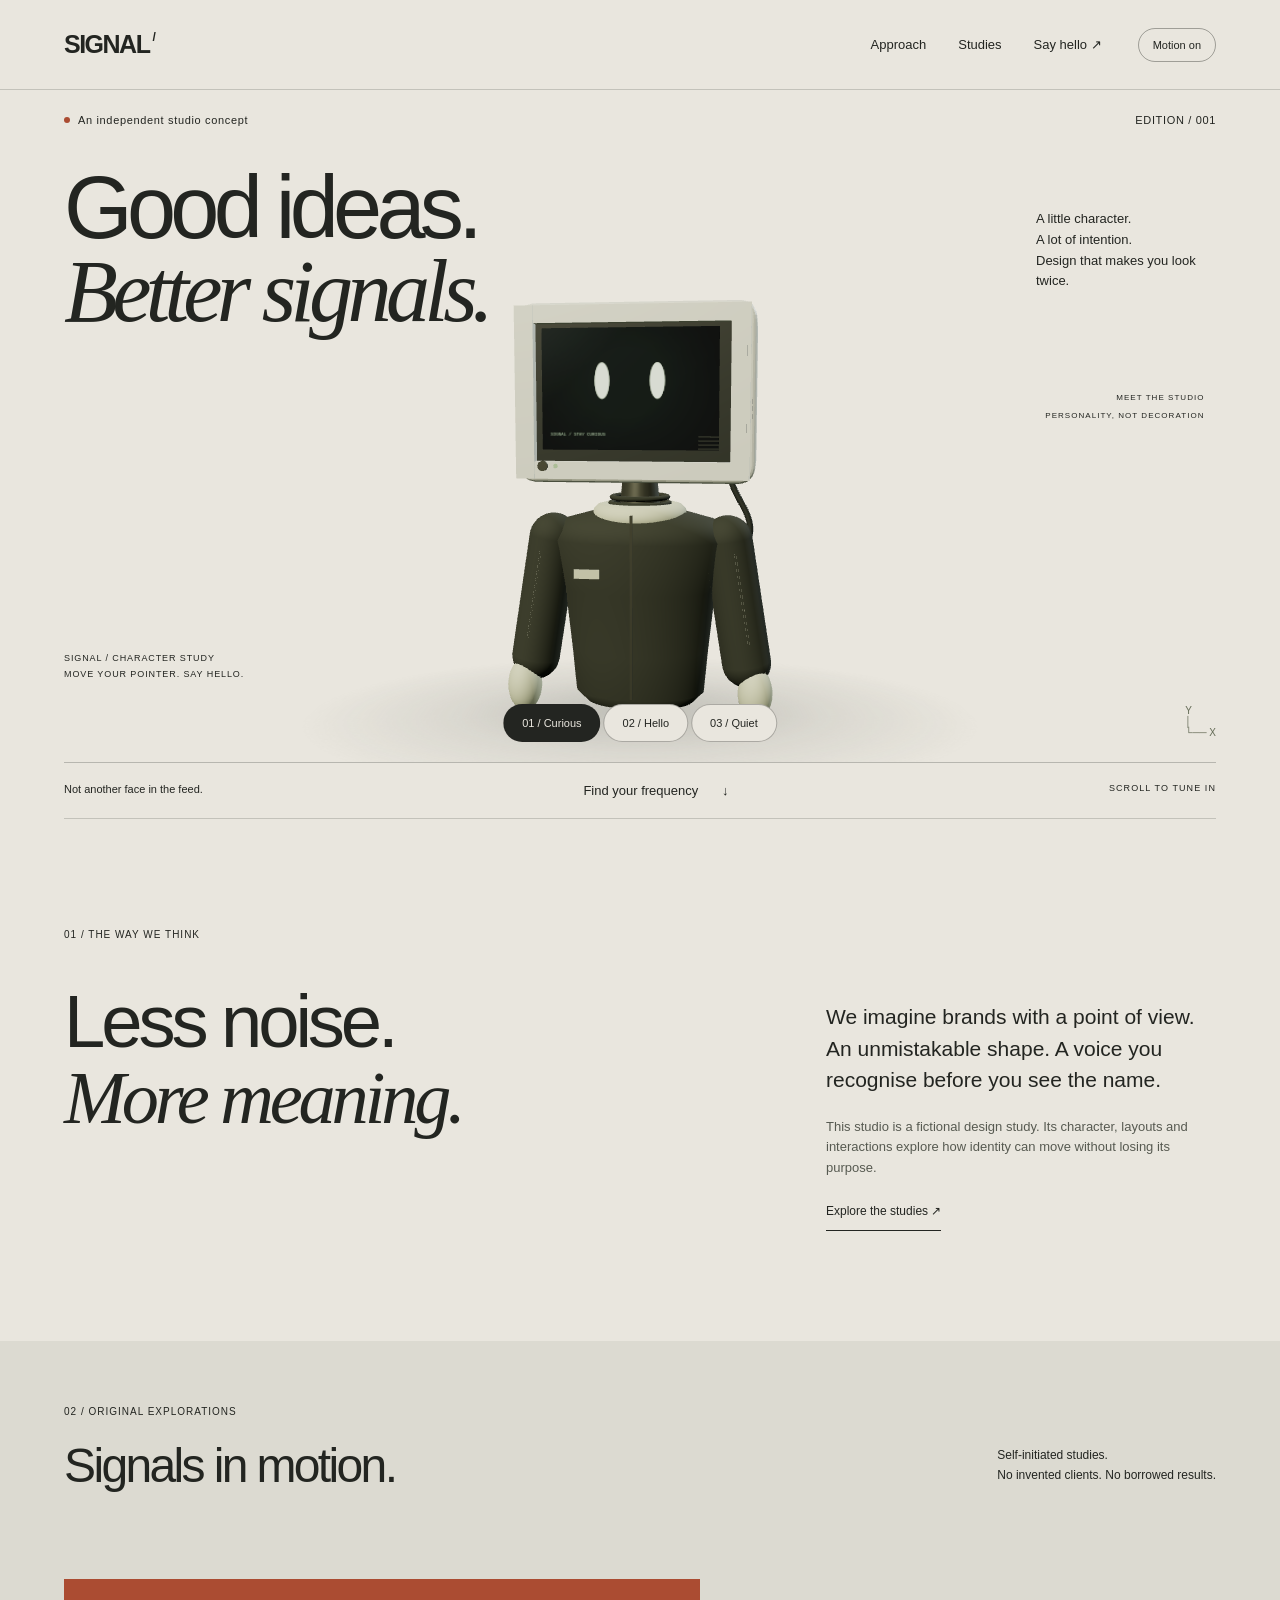
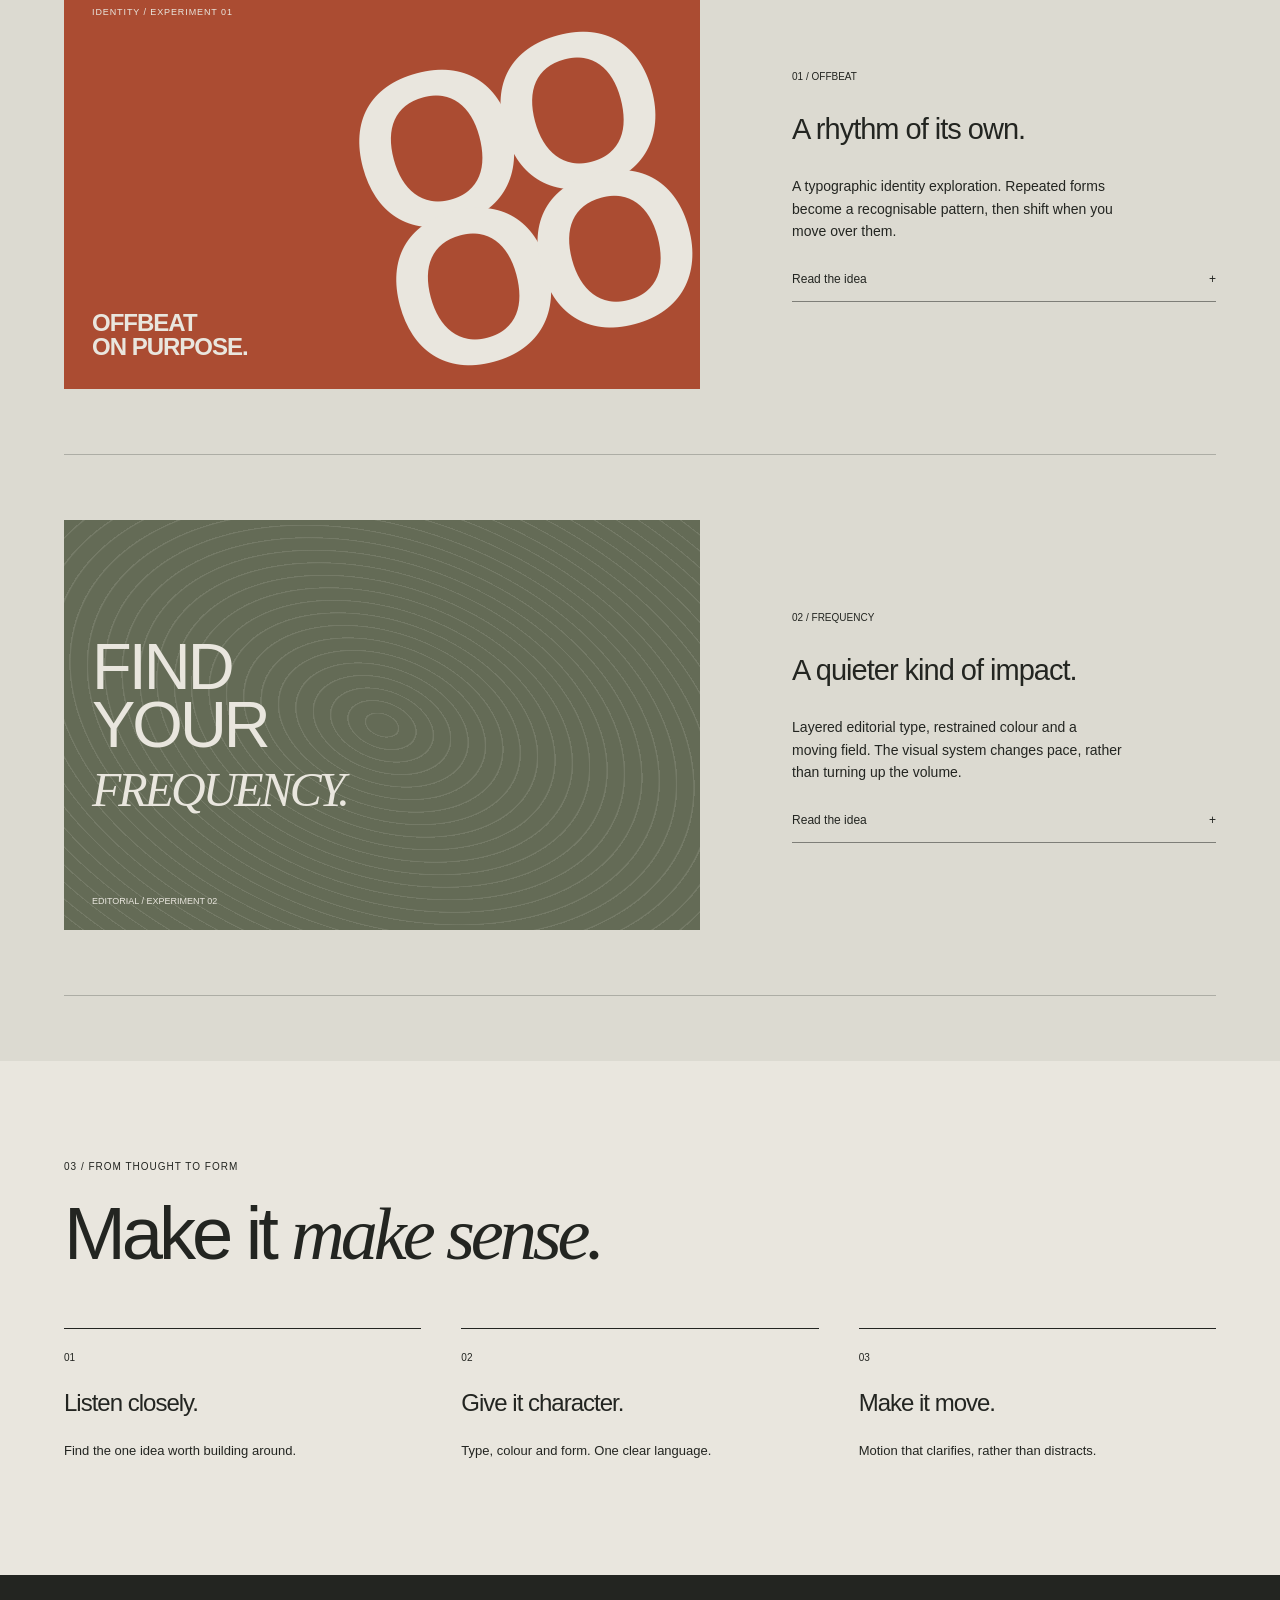
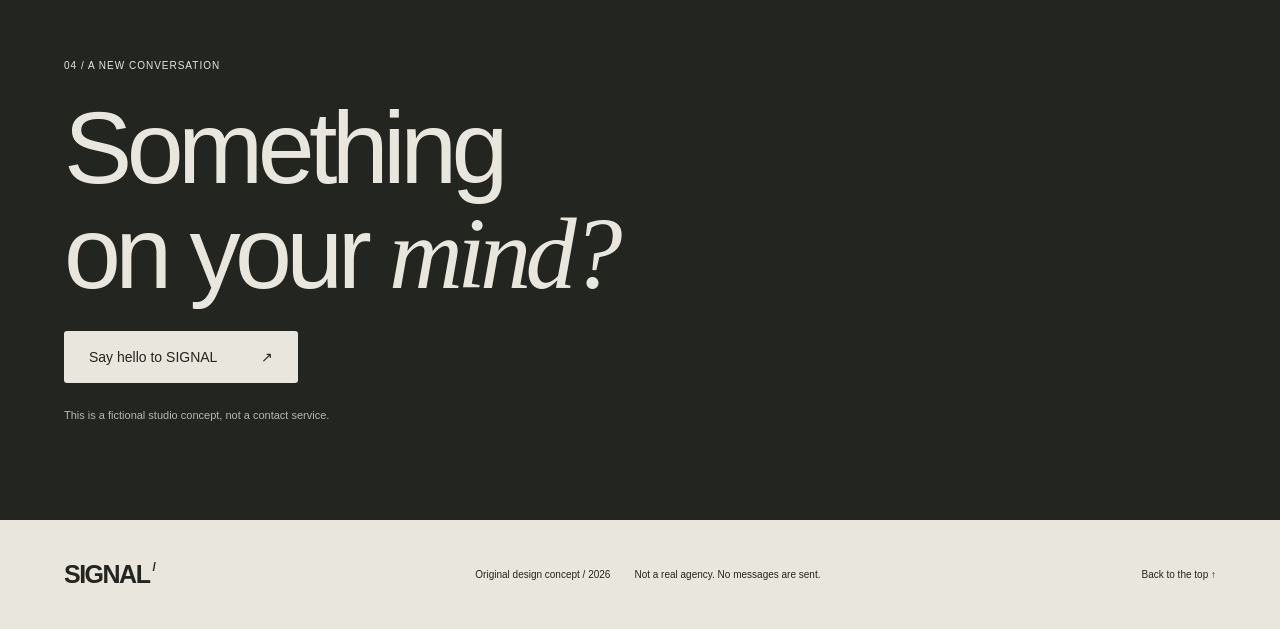
==== commit 009185fc: "Add favicon, canonical URL and Open Graph metadata" ====
--- a/5-index.html
+++ b/5-index.html
@@ -1,4 +1,4 @@
-<!DOCTYPE html><html lang="en"><head><meta charset="utf-8"><meta name="viewport" content="width=device-width,initial-scale=1"><meta name="theme-color" content="#e9e6de"><meta name="description" content="SIGNAL is an original interactive creative-agency design concept. Explore a tactile monitor character and motion-led editorial layouts."><title>SIGNAL / Independent minds, memorable work</title><link rel="stylesheet" href="22-style.css"></head><body>
+<!DOCTYPE html><html lang="en"><head><meta charset="utf-8"><meta name="viewport" content="width=device-width,initial-scale=1"><meta name="theme-color" content="#e9e6de"><meta name="description" content="SIGNAL is an original interactive creative-agency design concept. Explore a tactile monitor character and motion-led editorial layouts."><link rel="icon" href="data:image/svg+xml,%3Csvg xmlns='http://www.w3.org/2000/svg' viewBox='0 0 64 64'%3E%3Crect x='8' y='10' width='48' height='36' rx='6' fill='%23e9e6de' stroke='%2322201c' stroke-width='4'/%3E%3Crect x='14' y='16' width='36' height='24' rx='3' fill='%2322201c'/%3E%3Cellipse cx='27' cy='28' rx='3' ry='5' fill='%23e9e6de'/%3E%3Cellipse cx='39' cy='28' rx='3' ry='5' fill='%23e9e6de'/%3E%3Crect x='28' y='46' width='8' height='8' fill='%2322201c'/%3E%3C/svg%3E"><link rel="canonical" href="https://signal-agency-concept.vercel.app/"><meta property="og:type" content="website"><meta property="og:title" content="SIGNAL / Independent minds, memorable work"><meta property="og:description" content="SIGNAL is an original interactive creative-agency design concept. Explore a tactile monitor character and motion-led editorial layouts."><meta property="og:url" content="https://signal-agency-concept.vercel.app/"><meta property="og:site_name" content="SIGNAL"><meta name="twitter:card" content="summary"><title>SIGNAL / Independent minds, memorable work</title><link rel="stylesheet" href="22-style.css"></head><body>
 <header><a href="#home" class="logo" aria-label="Signal home">SIGNAL<span>/</span></a><nav aria-label="Main navigation"><a href="#approach">Approach</a><a href="#work">Studies</a><a href="#contact">Say hello ↗</a></nav><button id="motion" aria-pressed="true">Motion on</button></header>
 <main><section id="home" class="hero"><div class="eyebrow"><span class="status"></span> An independent studio concept <span class="issue">EDITION / 001</span></div><div class="headline"><h1>Good ideas.<br><em>Better signals.</em></h1><p>A little character.<br>A lot of intention.<br>Design that makes you look twice.</p></div><div class="stage"><canvas id="scene" aria-label="Original three-dimensional character with a physical CRT monitor for a head"></canvas><div class="stage-label"><span>MEET THE STUDIO</span><span>PERSONALITY, NOT DECORATION</span></div><div class="coordinate">SIGNAL / CHARACTER STUDY<br>MOVE YOUR POINTER. SAY HELLO.</div><div class="expression" role="group" aria-label="Character expression"><button data-mood="curious" aria-pressed="true">01 / Curious</button><button data-mood="happy" aria-pressed="false">02 / Hello</button><button data-mood="sleep" aria-pressed="false">03 / Quiet</button></div><span class="axis">Y<br>│<br>└── X</span><p id="webgl-fallback" hidden>The interactive scene could not start on this browser. The rest of this concept remains available.</p></div><div class="hero-bottom"><span>Not another face in the feed.</span><a href="#approach">Find your frequency <span>↓</span></a><span>SCROLL TO TUNE IN</span></div></section>
 <section id="approach" class="approach reveal"><div class="section-label">01 / THE WAY WE THINK</div><h2>Less noise.<br><em>More meaning.</em></h2><div class="approach-copy"><p>We imagine brands with a point of view. An unmistakable shape. A voice you recognise before you see the name.</p><p>This studio is a fictional design study. Its character, layouts and interactions explore how identity can move without losing its purpose.</p><a href="#work" class="text-link">Explore the studies ↗</a></div></section>
--- a/22-style.css
+++ b/22-style.css
@@ -1,4 +1,4 @@
-:root{--paper:#e9e6de;--ink:#232521;--olive:#646b56;--rust:#ab4c32}*{box-sizing:border-box}html{scroll-behavior:smooth;scroll-padding-top:100px}body{margin:0;background:var(--paper);color:var(--ink);font-family:Arial,Helvetica,sans-serif}button,a{-webkit-tap-highlight-color:transparent}button{font:inherit;color:inherit;cursor:pointer}a{color:inherit;text-decoration:none}button:focus-visible,a:focus-visible{outline:2px solid var(--rust);outline-offset:5px}button:active,a:active{transform:translateY(2px)}header{height:90px;display:flex;align-items:center;border-bottom:1px solid #23252130;padding:0 5%;gap:36px}header .logo{margin-right:auto}.logo{font-size:25px;letter-spacing:-1.5px;font-weight:800}.logo span{font-size:12px;vertical-align:top;margin-left:3px}nav{display:flex;gap:32px;font-size:13px}header button{border:1px solid #23252160;background:transparent;padding:10px 14px;border-radius:24px;font-size:11px}.hero{padding:24px 5% 0}.eyebrow{display:flex;align-items:center;gap:8px;font-size:11px;letter-spacing:.06em}.status{width:6px;height:6px;background:var(--rust);border-radius:50%}.issue{margin-left:auto}.headline{display:flex;justify-content:space-between;align-items:center;position:relative;z-index:2;pointer-events:none}.headline h1{font-size:clamp(48px,6.9vw,105px);line-height:.94;letter-spacing:-.065em;font-weight:500;margin:40px 0 0}.headline em,h2 em,.frequency-title em{font-family:Georgia,serif;font-weight:400}.headline p{font-size:13px;line-height:1.6;margin-top:55px;width:180px}.stage{height:510px;margin-top:-80px;position:relative;overflow:hidden;border-bottom:1px solid #23252140}canvas{width:100%;height:100%;display:block}.stage-label{position:absolute;top:140px;right:1%;font-size:8px;letter-spacing:.13em;display:grid;gap:9px;text-align:right}.coordinate{position:absolute;left:0;bottom:80px;font-size:9px;line-height:1.8;letter-spacing:.1em}.expression{position:absolute;bottom:20px;left:50%;transform:translateX(-50%);display:flex;gap:3px;white-space:nowrap}.expression button{background:var(--paper);border:1px solid #23252150;border-radius:24px;padding:12px 18px;font-size:11px}.expression button[aria-pressed=true]{background:var(--ink);color:var(--paper)}.axis{position:absolute;right:0;bottom:24px;font-size:10px;color:var(--olive)}#webgl-fallback{position:absolute;top:45%;left:20%;right:20%;background:var(--paper);padding:24px;font-size:14px}.hero-bottom{display:flex;justify-content:space-between;padding:20px 0;font-size:11px;border-bottom:1px solid #23252130}.hero-bottom>a{font-size:13px}.hero-bottom>a span{margin-left:20px}.hero-bottom>span:last-child{font-size:9px;letter-spacing:.12em}.section-label{font-size:10px;letter-spacing:.1em}h2{font-size:clamp(42px,5.8vw,78px);font-weight:500;letter-spacing:-.055em;line-height:1.03;margin:24px 0}p{line-height:1.6}.approach{display:grid;grid-template-columns:1fr 1fr;padding:110px 5%;gap:20px}.approach>.section-label{grid-column:1/-1}.approach-copy{max-width:390px;margin-left:auto;padding-top:20px}.approach-copy p:first-child{font-size:21px;line-height:1.5}.approach-copy p:nth-child(2){font-size:13px;color:#575a51}.text-link{display:inline-block;border-bottom:1px solid var(--ink);padding:12px 0;font-size:12px}.work{padding:65px 5%;background:#dcdad1}.work-top{display:grid;grid-template-columns:1fr 1fr}.work-top>.section-label{grid-column:1/-1}.work-top h2{font-size:48px}.work-top>p{font-size:12px;justify-self:end;align-self:center}.study{display:grid;grid-template-columns:1.5fr 1fr;gap:8%;margin-top:65px;padding-bottom:65px;border-bottom:1px solid #23252140}.study-art{min-height:410px;position:relative;overflow:hidden}.poster{background:var(--rust);color:var(--paper);padding:28px}.poster-caption{font-size:9px;letter-spacing:.1em}.type-loop{font-weight:800;font-size:220px;letter-spacing:-25px;line-height:.65;position:absolute;right:40px;top:80px;transform:rotate(-15deg);transition:transform .6s cubic-bezier(.2,.8,.2,1)}.poster:hover .type-loop{transform:rotate(5deg) scale(1.03)}.poster-bottom{position:absolute;bottom:30px;font-size:24px;line-height:1;font-weight:700;letter-spacing:-1px}.study-info{align-self:center}.study-info>span{font-size:10px}.study-info h3{font-size:29px;letter-spacing:-1px;font-weight:500}.study-info p{font-size:14px;max-width:330px}.details{margin-top:15px;background:transparent;border:0;border-bottom:1px solid #23252180;width:100%;padding:15px 0;text-align:left;font-size:12px;display:flex;justify-content:space-between}.detail{font-size:12px;line-height:1.6;margin-top:16px}.frequency{background:var(--olive);color:var(--paper);padding:28px;display:flex;flex-direction:column;justify-content:center}.frequency-title{font-size:65px;letter-spacing:-3px;line-height:.9;z-index:1}.frequency-title em{font-size:48px}.frequency>span{position:absolute;bottom:24px;font-size:9px}.frequency-lines{position:absolute;inset:-50%;background:repeating-radial-gradient(ellipse at center,transparent 0px,transparent 16px,#e9e6de20 17px,#e9e6de20 18px);transform:rotate(20deg);animation:tune 16s ease-in-out infinite alternate}@keyframes tune{to{transform:rotate(-10deg) translate(5%,8%)}}.process{padding:100px 5%}.process-list{margin-top:55px;display:grid;grid-template-columns:repeat(3,1fr);gap:40px}.process-list>div{border-top:1px solid var(--ink);padding-top:18px}.process-list span{font-size:10px}.process-list h3{font-weight:500;font-size:24px;letter-spacing:-1px}.process-list p{font-size:13px}.contact{padding:85px 5%;background:var(--ink);color:var(--paper);position:relative}.contact h2{font-size:clamp(65px,8vw,110px)}.contact button{padding:18px 25px;background:var(--paper);color:var(--ink);border:0;border-radius:3px;font-size:14px}.contact button span{margin-left:40px}.contact>p{font-size:11px;margin-top:24px;opacity:.75}footer{padding:40px 5%;display:flex;gap:24px;align-items:center;font-size:10px}footer .logo{margin-right:auto}footer a:last-child{margin-left:auto}.reveal{transition:opacity .7s,transform .7s}.js .reveal:not(.seen){opacity:0;transform:translateY(24px)}body.paused *,body.reduced *{animation-play-state:paused!important}body.paused html{scroll-behavior:auto}@media(max-width:700px){header{height:72px;padding:0 6%;gap:12px}header .logo{font-size:22px}nav{gap:14px;font-size:10px}nav a:first-child{display:none}header button{padding:9px;font-size:9px}.hero{padding:22px 6% 0}.eyebrow{font-size:8px}.issue{font-size:8px}.headline h1{font-size:55px;margin-top:34px}.headline p{display:none}.stage{height:430px;margin-top:8px;overflow:hidden}.stage-label{top:18px;font-size:7px;right:0}.coordinate{bottom:76px;font-size:7px;left:0;max-width:105px;background:var(--paper);padding:4px}.expression button{padding:12px 13px;font-size:10px}.axis{display:none}.hero-bottom{font-size:9px;gap:10px}.hero-bottom>a{font-size:10px}.hero-bottom>span:last-child{display:none}.approach{display:block;padding:70px 6%}.approach h2{font-size:59px}.approach-copy{padding:0;margin:0;max-width:none}.approach-copy p:first-child{font-size:19px}.work{padding:55px 6%}.work-top{display:block}.work-top h2{font-size:40px}.work-top>p{font-size:11px}.study{display:block;margin-top:36px;padding-bottom:38px}.study-art{min-height:330px}.type-loop{font-size:185px;right:30px;top:73px}.study-info{padding-top:25px}.study-info h3{font-size:27px;margin:16px 0}.frequency-title{font-size:54px}.frequency-title em{font-size:38px}.process{padding:65px 6%}.process h2{font-size:45px}.process-list{grid-template-columns:1fr;gap:25px;margin-top:30px}.process-list h3{margin:14px 0}.process-list p{margin-bottom:0}.contact{padding:65px 6%}.contact h2{font-size:67px}footer{padding:30px 6%;flex-wrap:wrap;gap:18px}footer .logo{width:100%}footer>span{font-size:9px}footer a:last-child{margin-left:0}.reveal{transition-duration:.45s}}@media(prefers-reduced-motion:reduce){html{scroll-behavior:auto}*,*:before,*:after{animation:none!important;transition:none!important}.js .reveal{opacity:1!important;transform:none!important}}
+:root{--paper:#e9e6de;--ink:#232521;--olive:#646b56;--rust:#ab4c32}*{box-sizing:border-box}html{scroll-behavior:smooth;scroll-padding-top:100px}body{margin:0;background:var(--paper);color:var(--ink);font-family:Arial,Helvetica,sans-serif}button,a{-webkit-tap-highlight-color:transparent}button{font:inherit;color:inherit;cursor:pointer}a{color:inherit;text-decoration:none}button:focus-visible,a:focus-visible{outline:2px solid var(--rust);outline-offset:5px}button:active,a:active{transform:translateY(2px)}header{height:90px;display:flex;align-items:center;border-bottom:1px solid #23252130;padding:0 5%;gap:36px}header .logo{margin-right:auto}.logo{font-size:25px;letter-spacing:-1.5px;font-weight:800}.logo span{font-size:12px;vertical-align:top;margin-left:3px}nav{display:flex;gap:32px;font-size:13px}header button{border:1px solid #23252160;background:transparent;padding:10px 14px;border-radius:24px;font-size:11px}.hero{padding:24px 5% 0}.eyebrow{display:flex;align-items:center;gap:8px;font-size:11px;letter-spacing:.06em}.status{width:6px;height:6px;background:var(--rust);border-radius:50%}.issue{margin-left:auto}.headline{display:flex;justify-content:space-between;align-items:center;position:relative;z-index:2;pointer-events:none}.headline h1{font-size:clamp(48px,6.9vw,105px);line-height:.94;letter-spacing:-.065em;font-weight:500;margin:40px 0 0}.headline em,h2 em,.frequency-title em{font-family:Georgia,serif;font-weight:400}.headline p{font-size:13px;line-height:1.6;margin-top:55px;width:180px}.stage{height:510px;margin-top:-80px;position:relative;overflow:hidden;border-bottom:1px solid #23252140}canvas{width:100%;height:100%;display:block}.stage-label{position:absolute;top:140px;right:1%;font-size:8px;letter-spacing:.13em;display:grid;gap:9px;text-align:right}.coordinate{position:absolute;left:0;bottom:80px;font-size:9px;line-height:1.8;letter-spacing:.1em}.expression{position:absolute;bottom:20px;left:50%;transform:translateX(-50%);display:flex;gap:3px;white-space:nowrap}.expression button{background:var(--paper);border:1px solid #23252150;border-radius:24px;padding:12px 18px;font-size:11px}.expression button[aria-pressed=true]{background:var(--ink);color:var(--paper)}.axis{position:absolute;right:0;bottom:24px;font-size:10px;color:var(--olive)}#webgl-fallback{position:absolute;top:45%;left:20%;right:20%;background:var(--paper);padding:24px;font-size:14px}.hero-bottom{display:flex;justify-content:space-between;padding:20px 0;font-size:11px;border-bottom:1px solid #23252130}.hero-bottom>a{font-size:13px}.hero-bottom>a span{margin-left:20px}.hero-bottom>span:last-child{font-size:9px;letter-spacing:.12em}.section-label{font-size:10px;letter-spacing:.1em}h2{font-size:clamp(42px,5.8vw,78px);font-weight:500;letter-spacing:-.055em;line-height:1.03;margin:24px 0}p{line-height:1.6}.approach{display:grid;grid-template-columns:1fr 1fr;padding:110px 5%;gap:20px}.approach>.section-label{grid-column:1/-1}.approach-copy{max-width:390px;margin-left:auto;padding-top:20px}.approach-copy p:first-child{font-size:21px;line-height:1.5}.approach-copy p:nth-child(2){font-size:13px;color:#575a51}.text-link{display:inline-block;border-bottom:1px solid var(--ink);padding:12px 0;font-size:12px}.work{padding:65px 5%;background:#dcdad1}.work-top{display:grid;grid-template-columns:1fr 1fr}.work-top>.section-label{grid-column:1/-1}.work-top h2{font-size:48px}.work-top>p{font-size:12px;justify-self:end;align-self:center}.study{display:grid;grid-template-columns:1.5fr 1fr;gap:8%;margin-top:65px;padding-bottom:65px;border-bottom:1px solid #23252140}.study-art{min-height:410px;position:relative;overflow:hidden}.poster{background:var(--rust);color:var(--paper);padding:28px}.poster-caption{font-size:9px;letter-spacing:.1em}.type-loop{font-weight:800;font-size:220px;letter-spacing:-25px;line-height:.65;position:absolute;right:40px;top:80px;transform:rotate(-15deg);transition:transform .6s cubic-bezier(.2,.8,.2,1)}.poster:hover .type-loop{transform:rotate(5deg) scale(1.03)}.poster-bottom{position:absolute;bottom:30px;font-size:24px;line-height:1;font-weight:700;letter-spacing:-1px}.study-info{align-self:center}.study-info>span{font-size:10px}.study-info h3{font-size:29px;letter-spacing:-1px;font-weight:500}.study-info p{font-size:14px;max-width:330px}.details{margin-top:15px;background:transparent;border:0;border-bottom:1px solid #23252180;width:100%;padding:15px 0;text-align:left;font-size:12px;display:flex;justify-content:space-between}.detail{font-size:12px;line-height:1.6;margin-top:16px}.frequency{background:var(--olive);color:var(--paper);padding:28px;display:flex;flex-direction:column;justify-content:center}.frequency-title{font-size:65px;letter-spacing:-3px;line-height:.9;z-index:1}.frequency-title em{font-size:48px}.frequency>span{position:absolute;bottom:24px;font-size:9px}.frequency-lines{position:absolute;inset:-50%;background:repeating-radial-gradient(ellipse at center,transparent 0px,transparent 16px,#e9e6de20 17px,#e9e6de20 18px);transform:rotate(20deg);animation:none}@keyframes tune{to{transform:rotate(-10deg) translate(5%,8%)}}.process{padding:100px 5%}.process-list{margin-top:55px;display:grid;grid-template-columns:repeat(3,1fr);gap:40px}.process-list>div{border-top:1px solid var(--ink);padding-top:18px}.process-list span{font-size:10px}.process-list h3{font-weight:500;font-size:24px;letter-spacing:-1px}.process-list p{font-size:13px}.contact{padding:85px 5%;background:var(--ink);color:var(--paper);position:relative}.contact h2{font-size:clamp(65px,8vw,110px)}.contact button{padding:18px 25px;background:var(--paper);color:var(--ink);border:0;border-radius:3px;font-size:14px}.contact button span{margin-left:40px}.contact>p{font-size:11px;margin-top:24px;opacity:.75}footer{padding:40px 5%;display:flex;gap:24px;align-items:center;font-size:10px}footer .logo{margin-right:auto}footer a:last-child{margin-left:auto}.reveal{transition:opacity .7s,transform .7s}.js .reveal:not(.seen){opacity:0;transform:translateY(24px)}body.paused *,body.reduced *{animation-play-state:paused!important}body.paused html{scroll-behavior:auto}@media(max-width:700px){header{height:72px;padding:0 6%;gap:12px}header .logo{font-size:22px}nav{gap:14px;font-size:10px}nav a:first-child{display:none}header button{padding:9px;font-size:9px}.hero{padding:22px 6% 0}.eyebrow{font-size:8px}.issue{font-size:8px}.headline h1{font-size:55px;margin-top:34px}.headline p{display:none}.stage{height:430px;margin-top:8px;overflow:hidden}.stage-label{top:18px;font-size:7px;right:0}.coordinate{bottom:76px;font-size:7px;left:0;max-width:105px;background:var(--paper);padding:4px}.expression button{padding:12px 13px;font-size:10px}.axis{display:none}.hero-bottom{font-size:9px;gap:10px}.hero-bottom>a{font-size:10px}.hero-bottom>span:last-child{display:none}.approach{display:block;padding:70px 6%}.approach h2{font-size:59px}.approach-copy{padding:0;margin:0;max-width:none}.approach-copy p:first-child{font-size:19px}.work{padding:55px 6%}.work-top{display:block}.work-top h2{font-size:40px}.work-top>p{font-size:11px}.study{display:block;margin-top:36px;padding-bottom:38px}.study-art{min-height:330px}.type-loop{font-size:185px;right:30px;top:73px}.study-info{padding-top:25px}.study-info h3{font-size:27px;margin:16px 0}.frequency-title{font-size:54px}.frequency-title em{font-size:38px}.process{padding:65px 6%}.process h2{font-size:45px}.process-list{grid-template-columns:1fr;gap:25px;margin-top:30px}.process-list h3{margin:14px 0}.process-list p{margin-bottom:0}.contact{padding:65px 6%}.contact h2{font-size:67px}footer{padding:30px 6%;flex-wrap:wrap;gap:18px}footer .logo{width:100%}footer>span{font-size:9px}footer a:last-child{margin-left:0}.reveal{transition-duration:.45s}}@media(prefers-reduced-motion:reduce){html{scroll-behavior:auto}*,*:before,*:after{animation:none!important;transition:none!important}.js .reveal{opacity:1!important;transform:none!important}}
 
 @media(max-width:700px){.coordinate{left:4px;top:18px;bottom:auto;max-width:115px;background:none;line-height:1.7}.stage-label{display:none}}
 
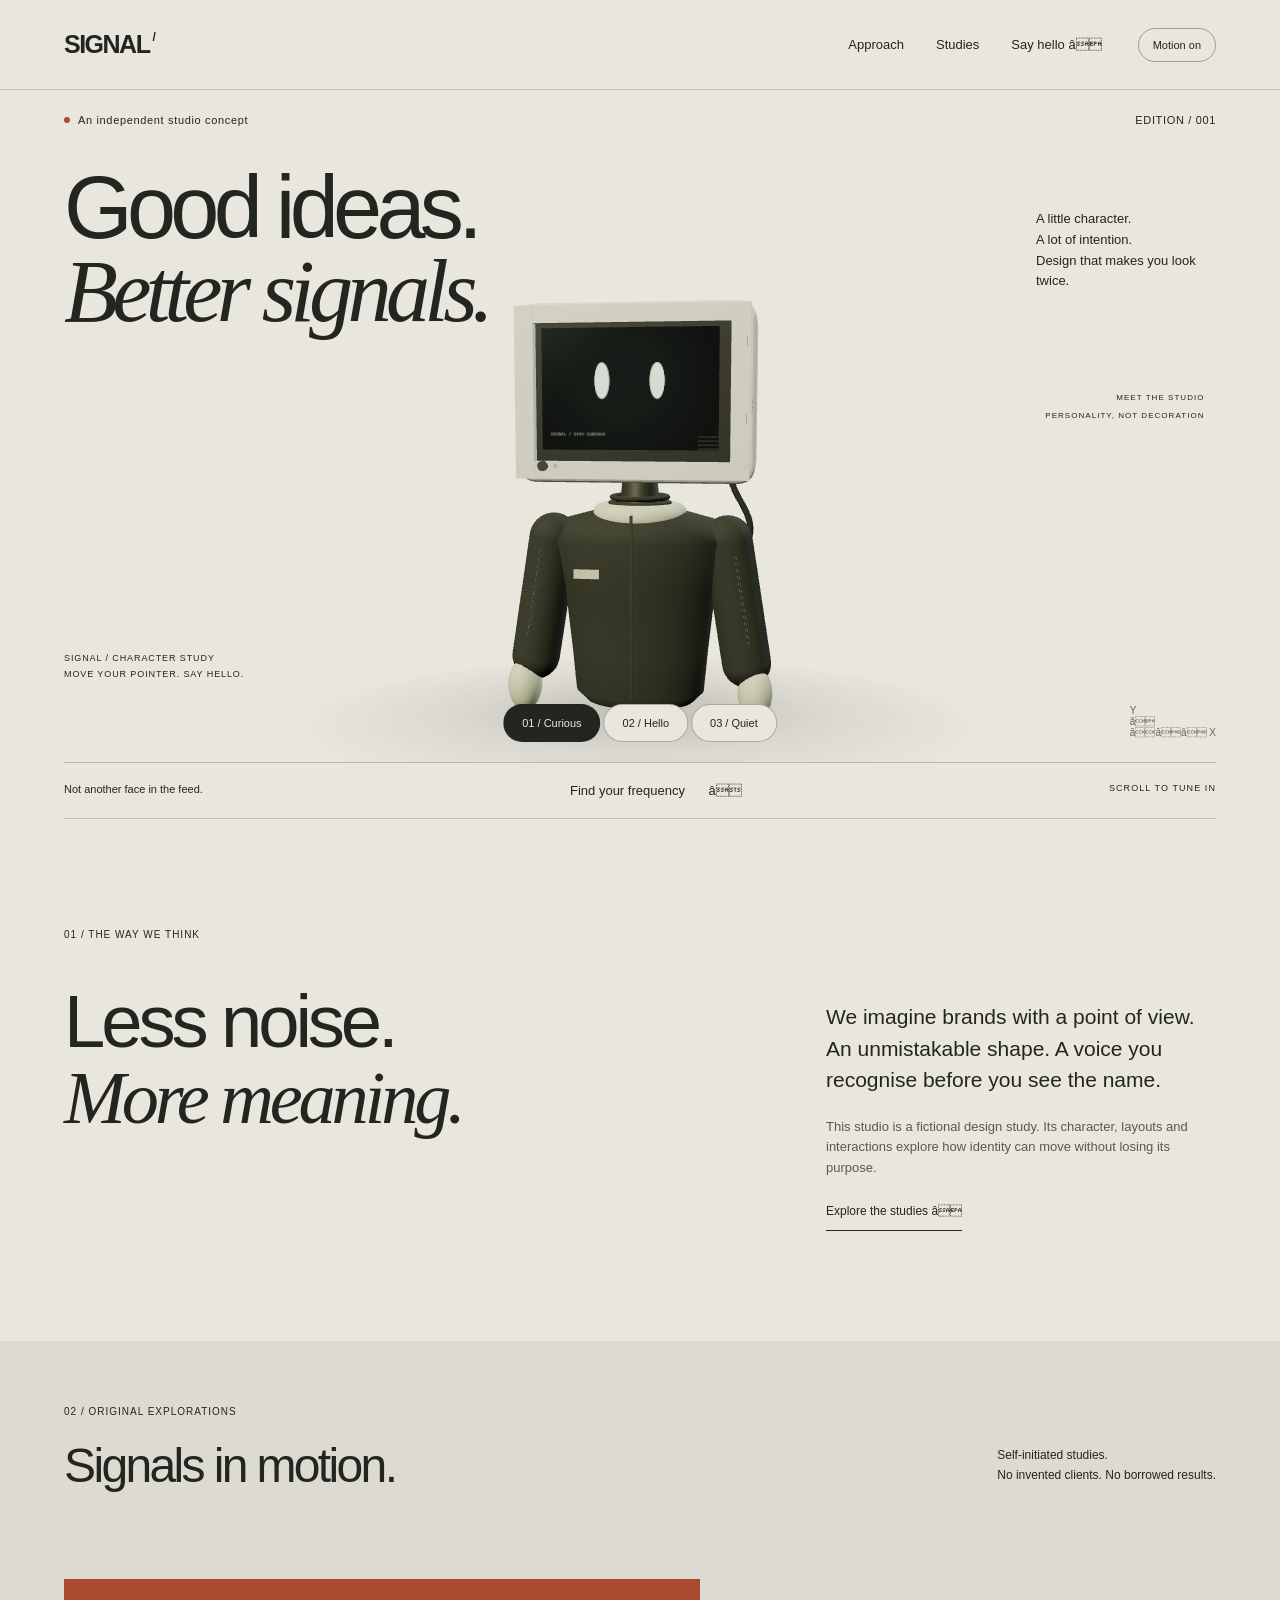
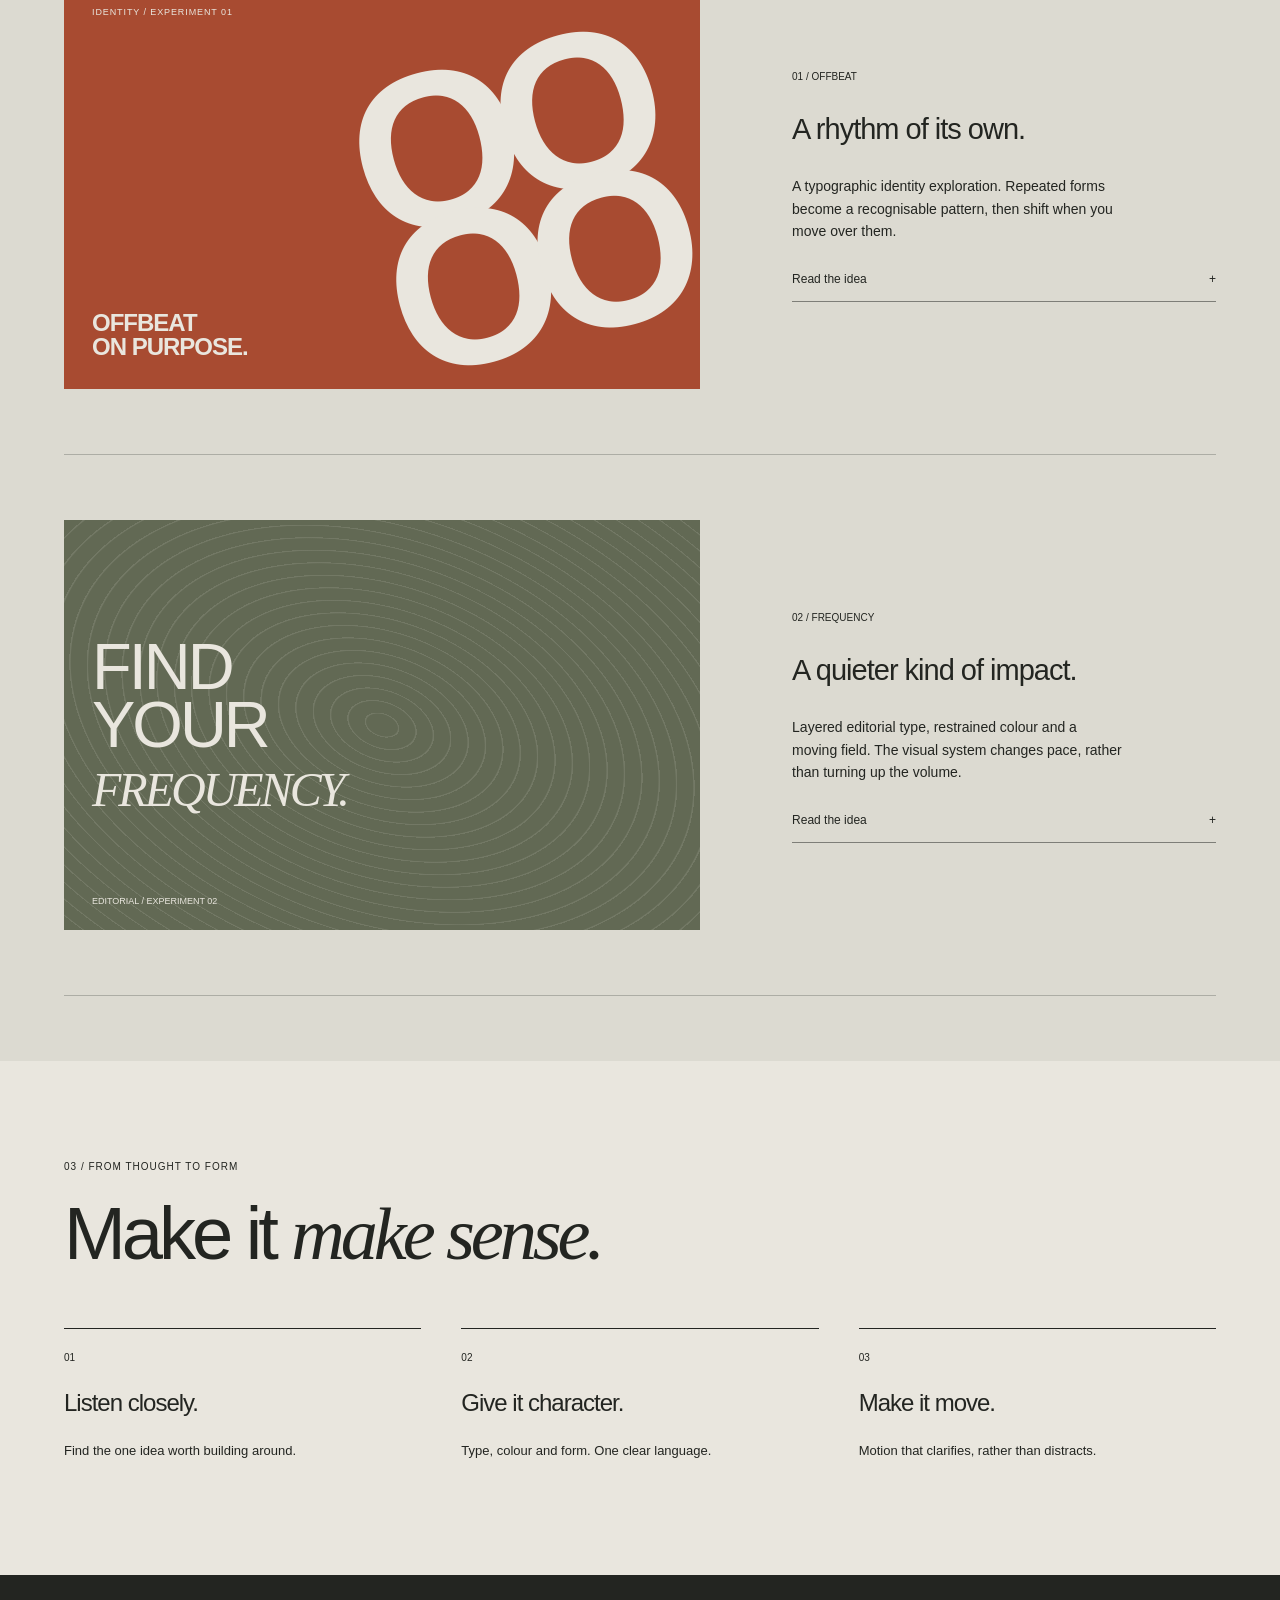
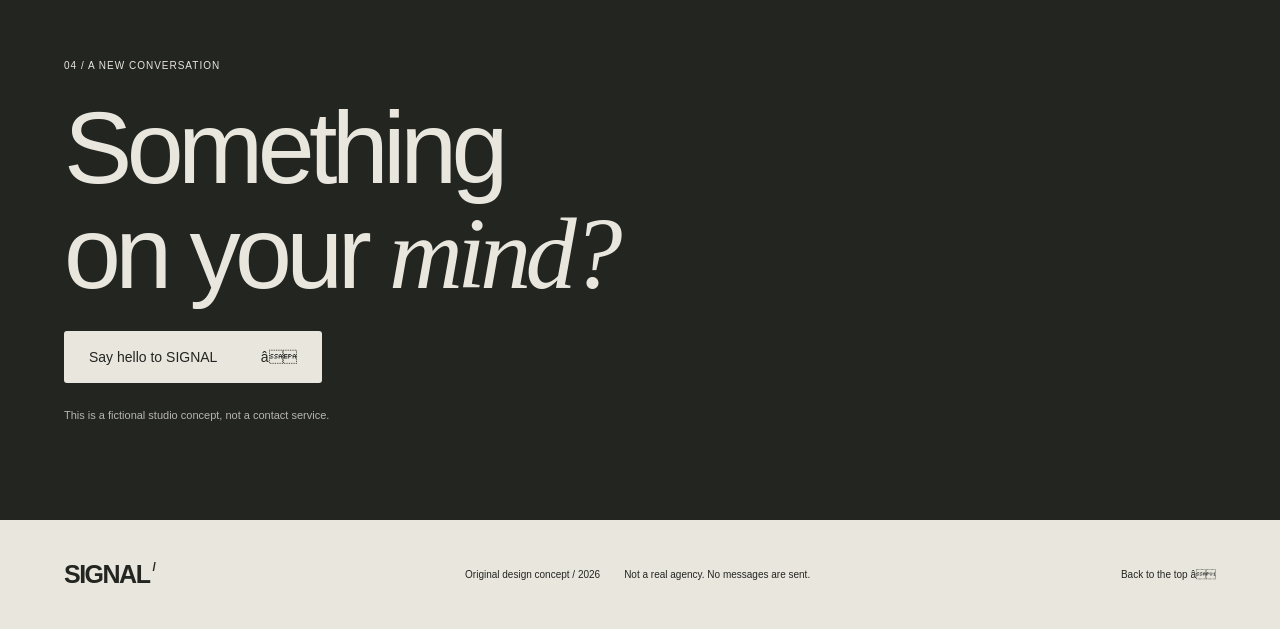
==== commit ad26b1bd: "seo: add og:image meta (1200x630 hero capture) Added Open Graph meta tags for better social sharing." ====
--- a/5-index.html
+++ b/5-index.html
@@ -1,7 +1,10 @@
-<!DOCTYPE html><html lang="en"><head><meta charset="utf-8"><meta name="viewport" content="width=device-width,initial-scale=1"><meta name="theme-color" content="#e9e6de"><meta name="description" content="SIGNAL is an original interactive creative-agency design concept. Explore a tactile monitor character and motion-led editorial layouts."><link rel="icon" href="data:image/svg+xml,%3Csvg xmlns='http://www.w3.org/2000/svg' viewBox='0 0 64 64'%3E%3Crect x='8' y='10' width='48' height='36' rx='6' fill='%23e9e6de' stroke='%2322201c' stroke-width='4'/%3E%3Crect x='14' y='16' width='36' height='24' rx='3' fill='%2322201c'/%3E%3Cellipse cx='27' cy='28' rx='3' ry='5' fill='%23e9e6de'/%3E%3Cellipse cx='39' cy='28' rx='3' ry='5' fill='%23e9e6de'/%3E%3Crect x='28' y='46' width='8' height='8' fill='%2322201c'/%3E%3C/svg%3E"><link rel="canonical" href="https://signal-agency-concept.vercel.app/"><meta property="og:type" content="website"><meta property="og:title" content="SIGNAL / Independent minds, memorable work"><meta property="og:description" content="SIGNAL is an original interactive creative-agency design concept. Explore a tactile monitor character and motion-led editorial layouts."><meta property="og:url" content="https://signal-agency-concept.vercel.app/"><meta property="og:site_name" content="SIGNAL"><meta name="twitter:card" content="summary"><title>SIGNAL / Independent minds, memorable work</title><link rel="stylesheet" href="22-style.css"></head><body>
-<header><a href="#home" class="logo" aria-label="Signal home">SIGNAL<span>/</span></a><nav aria-label="Main navigation"><a href="#approach">Approach</a><a href="#work">Studies</a><a href="#contact">Say hello ↗</a></nav><button id="motion" aria-pressed="true">Motion on</button></header>
-<main><section id="home" class="hero"><div class="eyebrow"><span class="status"></span> An independent studio concept <span class="issue">EDITION / 001</span></div><div class="headline"><h1>Good ideas.<br><em>Better signals.</em></h1><p>A little character.<br>A lot of intention.<br>Design that makes you look twice.</p></div><div class="stage"><canvas id="scene" aria-label="Original three-dimensional character with a physical CRT monitor for a head"></canvas><div class="stage-label"><span>MEET THE STUDIO</span><span>PERSONALITY, NOT DECORATION</span></div><div class="coordinate">SIGNAL / CHARACTER STUDY<br>MOVE YOUR POINTER. SAY HELLO.</div><div class="expression" role="group" aria-label="Character expression"><button data-mood="curious" aria-pressed="true">01 / Curious</button><button data-mood="happy" aria-pressed="false">02 / Hello</button><button data-mood="sleep" aria-pressed="false">03 / Quiet</button></div><span class="axis">Y<br>│<br>└── X</span><p id="webgl-fallback" hidden>The interactive scene could not start on this browser. The rest of this concept remains available.</p></div><div class="hero-bottom"><span>Not another face in the feed.</span><a href="#approach">Find your frequency <span>↓</span></a><span>SCROLL TO TUNE IN</span></div></section>
-<section id="approach" class="approach reveal"><div class="section-label">01 / THE WAY WE THINK</div><h2>Less noise.<br><em>More meaning.</em></h2><div class="approach-copy"><p>We imagine brands with a point of view. An unmistakable shape. A voice you recognise before you see the name.</p><p>This studio is a fictional design study. Its character, layouts and interactions explore how identity can move without losing its purpose.</p><a href="#work" class="text-link">Explore the studies ↗</a></div></section>
+<!DOCTYPE html><html lang="en"><head><meta charset="utf-8"><meta name="viewport" content="width=device-width,initial-scale=1"><meta name="theme-color" content="#e9e6de"><meta name="description" content="SIGNAL is an original interactive creative-agency design concept. Explore a tactile monitor character and motion-led editorial layouts."><link rel="icon" href="data:image/svg+xml,%3Csvg xmlns='http://www.w3.org/2000/svg' viewBox='0 0 64 64'%3E%3Crect x='8' y='10' width='48' height='36' rx='6' fill='%23e9e6de' stroke='%2322201c' stroke-width='4'/%3E%3Crect x='14' y='16' width='36' height='24' rx='3' fill='%2322201c'/%3E%3Cellipse cx='27' cy='28' rx='3' ry='5' fill='%23e9e6de'/%3E%3Cellipse cx='39' cy='28' rx='3' ry='5' fill='%23e9e6de'/%3E%3Crect x='28' y='46' width='8' height='8' fill='%2322201c'/%3E%3C/svg%3E"><link rel="canonical" href="https://signal-agency-concept.vercel.app/"><meta property="og:type" content="website"><meta property="og:title" content="SIGNAL / Independent minds, memorable work"><meta property="og:description" content="SIGNAL is an original interactive creative-agency design concept. Explore a tactile monitor character and motion-led editorial layouts."><meta property="og:url" content="https://signal-agency-concept.vercel.app/">
+    <meta property="og:image" content="https://signal-agency-concept.vercel.app/sig-og.jpg">
+    <meta property="og:image:width" content="1200">
+    <meta property="og:image:height" content="630"><meta property="og:site_name" content="SIGNAL"><meta name="twitter:card" content="summary"><title>SIGNAL / Independent minds, memorable work</title><link rel="stylesheet" href="22-style.css"></head><body>
+<header><a href="#home" class="logo" aria-label="Signal home">SIGNAL<span>/</span></a><nav aria-label="Main navigation"><a href="#approach">Approach</a><a href="#work">Studies</a><a href="#contact">Say hello â</a></nav><button id="motion" aria-pressed="true">Motion on</button></header>
+<main><section id="home" class="hero"><div class="eyebrow"><span class="status"></span> An independent studio concept <span class="issue">EDITION / 001</span></div><div class="headline"><h1>Good ideas.<br><em>Better signals.</em></h1><p>A little character.<br>A lot of intention.<br>Design that makes you look twice.</p></div><div class="stage"><canvas id="scene" aria-label="Original three-dimensional character with a physical CRT monitor for a head"></canvas><div class="stage-label"><span>MEET THE STUDIO</span><span>PERSONALITY, NOT DECORATION</span></div><div class="coordinate">SIGNAL / CHARACTER STUDY<br>MOVE YOUR POINTER. SAY HELLO.</div><div class="expression" role="group" aria-label="Character expression"><button data-mood="curious" aria-pressed="true">01 / Curious</button><button data-mood="happy" aria-pressed="false">02 / Hello</button><button data-mood="sleep" aria-pressed="false">03 / Quiet</button></div><span class="axis">Y<br>â<br>âââ X</span><p id="webgl-fallback" hidden>The interactive scene could not start on this browser. The rest of this concept remains available.</p></div><div class="hero-bottom"><span>Not another face in the feed.</span><a href="#approach">Find your frequency <span>â</span></a><span>SCROLL TO TUNE IN</span></div></section>
+<section id="approach" class="approach reveal"><div class="section-label">01 / THE WAY WE THINK</div><h2>Less noise.<br><em>More meaning.</em></h2><div class="approach-copy"><p>We imagine brands with a point of view. An unmistakable shape. A voice you recognise before you see the name.</p><p>This studio is a fictional design study. Its character, layouts and interactions explore how identity can move without losing its purpose.</p><a href="#work" class="text-link">Explore the studies â</a></div></section>
 <section id="work" class="work"><div class="work-top"><div class="section-label">02 / ORIGINAL EXPLORATIONS</div><h2>Signals in motion.</h2><p>Self-initiated studies.<br>No invented clients. No borrowed results.</p></div><article class="study reveal"><div class="study-art poster"><div class="poster-caption">IDENTITY / EXPERIMENT 01</div><div class="type-loop" aria-hidden="true">OO<br>OO</div><div class="poster-bottom">OFFBEAT<br>ON PURPOSE.</div></div><div class="study-info"><span>01 / OFFBEAT</span><h3>A rhythm of its own.</h3><p>A typographic identity exploration. Repeated forms become a recognisable pattern, then shift when you move over them.</p><button class="details" aria-expanded="false">Read the idea <span>+</span></button><div class="detail" hidden>Original lettering and composition created for this concept. Pointer feedback is decorative; all information remains readable without motion.</div></div></article><article class="study reveal"><div class="study-art frequency"><div class="frequency-lines" aria-hidden="true"></div><div class="frequency-title">FIND<br>YOUR<br><em>FREQUENCY.</em></div><span>EDITORIAL / EXPERIMENT 02</span></div><div class="study-info"><span>02 / FREQUENCY</span><h3>A quieter kind of impact.</h3><p>Layered editorial type, restrained colour and a moving field. The visual system changes pace, rather than turning up the volume.</p><button class="details" aria-expanded="false">Read the idea <span>+</span></button><div class="detail" hidden>An original layout study in warm paper, olive and charcoal. No client campaign or commercial outcome is implied.</div></div></article></section>
 <section class="process reveal"><div class="section-label">03 / FROM THOUGHT TO FORM</div><h2>Make it <em>make sense.</em></h2><div class="process-list"><div><span>01</span><h3>Listen closely.</h3><p>Find the one idea worth building around.</p></div><div><span>02</span><h3>Give it character.</h3><p>Type, colour and form. One clear language.</p></div><div><span>03</span><h3>Make it move.</h3><p>Motion that clarifies, rather than distracts.</p></div></div></section>
-<section id="contact" class="contact reveal"><div class="section-label">04 / A NEW CONVERSATION</div><h2>Something<br>on your <em>mind?</em></h2><button id="hello">Say hello to SIGNAL <span>↗</span></button><p id="hello-state" role="status">This is a fictional studio concept, not a contact service.</p></section></main><footer><a href="#home" class="logo">SIGNAL<span>/</span></a><span>Original design concept / 2026</span><span>Not a real agency. No messages are sent.</span><a href="#home">Back to the top ↑</a></footer><script type="module" src="21-scene.js"></script></body></html>
+<section id="contact" class="contact reveal"><div class="section-label">04 / A NEW CONVERSATION</div><h2>Something<br>on your <em>mind?</em></h2><button id="hello">Say hello to SIGNAL <span>â</span></button><p id="hello-state" role="status">This is a fictional studio concept, not a contact service.</p></section></main><footer><a href="#home" class="logo">SIGNAL<span>/</span></a><span>Original design concept / 2026</span><span>Not a real agency. No messages are sent.</span><a href="#home">Back to the top â</a></footer><script type="module" src="21-scene.js"></script></body></html>
--- a/22-style.css
+++ b/22-style.css
@@ -1,4 +1,4 @@
-:root{--paper:#e9e6de;--ink:#232521;--olive:#646b56;--rust:#ab4c32}*{box-sizing:border-box}html{scroll-behavior:smooth;scroll-padding-top:100px}body{margin:0;background:var(--paper);color:var(--ink);font-family:Arial,Helvetica,sans-serif}button,a{-webkit-tap-highlight-color:transparent}button{font:inherit;color:inherit;cursor:pointer}a{color:inherit;text-decoration:none}button:focus-visible,a:focus-visible{outline:2px solid var(--rust);outline-offset:5px}button:active,a:active{transform:translateY(2px)}header{height:90px;display:flex;align-items:center;border-bottom:1px solid #23252130;padding:0 5%;gap:36px}header .logo{margin-right:auto}.logo{font-size:25px;letter-spacing:-1.5px;font-weight:800}.logo span{font-size:12px;vertical-align:top;margin-left:3px}nav{display:flex;gap:32px;font-size:13px}header button{border:1px solid #23252160;background:transparent;padding:10px 14px;border-radius:24px;font-size:11px}.hero{padding:24px 5% 0}.eyebrow{display:flex;align-items:center;gap:8px;font-size:11px;letter-spacing:.06em}.status{width:6px;height:6px;background:var(--rust);border-radius:50%}.issue{margin-left:auto}.headline{display:flex;justify-content:space-between;align-items:center;position:relative;z-index:2;pointer-events:none}.headline h1{font-size:clamp(48px,6.9vw,105px);line-height:.94;letter-spacing:-.065em;font-weight:500;margin:40px 0 0}.headline em,h2 em,.frequency-title em{font-family:Georgia,serif;font-weight:400}.headline p{font-size:13px;line-height:1.6;margin-top:55px;width:180px}.stage{height:510px;margin-top:-80px;position:relative;overflow:hidden;border-bottom:1px solid #23252140}canvas{width:100%;height:100%;display:block}.stage-label{position:absolute;top:140px;right:1%;font-size:8px;letter-spacing:.13em;display:grid;gap:9px;text-align:right}.coordinate{position:absolute;left:0;bottom:80px;font-size:9px;line-height:1.8;letter-spacing:.1em}.expression{position:absolute;bottom:20px;left:50%;transform:translateX(-50%);display:flex;gap:3px;white-space:nowrap}.expression button{background:var(--paper);border:1px solid #23252150;border-radius:24px;padding:12px 18px;font-size:11px}.expression button[aria-pressed=true]{background:var(--ink);color:var(--paper)}.axis{position:absolute;right:0;bottom:24px;font-size:10px;color:var(--olive)}#webgl-fallback{position:absolute;top:45%;left:20%;right:20%;background:var(--paper);padding:24px;font-size:14px}.hero-bottom{display:flex;justify-content:space-between;padding:20px 0;font-size:11px;border-bottom:1px solid #23252130}.hero-bottom>a{font-size:13px}.hero-bottom>a span{margin-left:20px}.hero-bottom>span:last-child{font-size:9px;letter-spacing:.12em}.section-label{font-size:10px;letter-spacing:.1em}h2{font-size:clamp(42px,5.8vw,78px);font-weight:500;letter-spacing:-.055em;line-height:1.03;margin:24px 0}p{line-height:1.6}.approach{display:grid;grid-template-columns:1fr 1fr;padding:110px 5%;gap:20px}.approach>.section-label{grid-column:1/-1}.approach-copy{max-width:390px;margin-left:auto;padding-top:20px}.approach-copy p:first-child{font-size:21px;line-height:1.5}.approach-copy p:nth-child(2){font-size:13px;color:#575a51}.text-link{display:inline-block;border-bottom:1px solid var(--ink);padding:12px 0;font-size:12px}.work{padding:65px 5%;background:#dcdad1}.work-top{display:grid;grid-template-columns:1fr 1fr}.work-top>.section-label{grid-column:1/-1}.work-top h2{font-size:48px}.work-top>p{font-size:12px;justify-self:end;align-self:center}.study{display:grid;grid-template-columns:1.5fr 1fr;gap:8%;margin-top:65px;padding-bottom:65px;border-bottom:1px solid #23252140}.study-art{min-height:410px;position:relative;overflow:hidden}.poster{background:var(--rust);color:var(--paper);padding:28px}.poster-caption{font-size:9px;letter-spacing:.1em}.type-loop{font-weight:800;font-size:220px;letter-spacing:-25px;line-height:.65;position:absolute;right:40px;top:80px;transform:rotate(-15deg);transition:transform .6s cubic-bezier(.2,.8,.2,1)}.poster:hover .type-loop{transform:rotate(5deg) scale(1.03)}.poster-bottom{position:absolute;bottom:30px;font-size:24px;line-height:1;font-weight:700;letter-spacing:-1px}.study-info{align-self:center}.study-info>span{font-size:10px}.study-info h3{font-size:29px;letter-spacing:-1px;font-weight:500}.study-info p{font-size:14px;max-width:330px}.details{margin-top:15px;background:transparent;border:0;border-bottom:1px solid #23252180;width:100%;padding:15px 0;text-align:left;font-size:12px;display:flex;justify-content:space-between}.detail{font-size:12px;line-height:1.6;margin-top:16px}.frequency{background:var(--olive);color:var(--paper);padding:28px;display:flex;flex-direction:column;justify-content:center}.frequency-title{font-size:65px;letter-spacing:-3px;line-height:.9;z-index:1}.frequency-title em{font-size:48px}.frequency>span{position:absolute;bottom:24px;font-size:9px}.frequency-lines{position:absolute;inset:-50%;background:repeating-radial-gradient(ellipse at center,transparent 0px,transparent 16px,#e9e6de20 17px,#e9e6de20 18px);transform:rotate(20deg);animation:none}@keyframes tune{to{transform:rotate(-10deg) translate(5%,8%)}}.process{padding:100px 5%}.process-list{margin-top:55px;display:grid;grid-template-columns:repeat(3,1fr);gap:40px}.process-list>div{border-top:1px solid var(--ink);padding-top:18px}.process-list span{font-size:10px}.process-list h3{font-weight:500;font-size:24px;letter-spacing:-1px}.process-list p{font-size:13px}.contact{padding:85px 5%;background:var(--ink);color:var(--paper);position:relative}.contact h2{font-size:clamp(65px,8vw,110px)}.contact button{padding:18px 25px;background:var(--paper);color:var(--ink);border:0;border-radius:3px;font-size:14px}.contact button span{margin-left:40px}.contact>p{font-size:11px;margin-top:24px;opacity:.75}footer{padding:40px 5%;display:flex;gap:24px;align-items:center;font-size:10px}footer .logo{margin-right:auto}footer a:last-child{margin-left:auto}.reveal{transition:opacity .7s,transform .7s}.js .reveal:not(.seen){opacity:0;transform:translateY(24px)}body.paused *,body.reduced *{animation-play-state:paused!important}body.paused html{scroll-behavior:auto}@media(max-width:700px){header{height:72px;padding:0 6%;gap:12px}header .logo{font-size:22px}nav{gap:14px;font-size:10px}nav a:first-child{display:none}header button{padding:9px;font-size:9px}.hero{padding:22px 6% 0}.eyebrow{font-size:8px}.issue{font-size:8px}.headline h1{font-size:55px;margin-top:34px}.headline p{display:none}.stage{height:430px;margin-top:8px;overflow:hidden}.stage-label{top:18px;font-size:7px;right:0}.coordinate{bottom:76px;font-size:7px;left:0;max-width:105px;background:var(--paper);padding:4px}.expression button{padding:12px 13px;font-size:10px}.axis{display:none}.hero-bottom{font-size:9px;gap:10px}.hero-bottom>a{font-size:10px}.hero-bottom>span:last-child{display:none}.approach{display:block;padding:70px 6%}.approach h2{font-size:59px}.approach-copy{padding:0;margin:0;max-width:none}.approach-copy p:first-child{font-size:19px}.work{padding:55px 6%}.work-top{display:block}.work-top h2{font-size:40px}.work-top>p{font-size:11px}.study{display:block;margin-top:36px;padding-bottom:38px}.study-art{min-height:330px}.type-loop{font-size:185px;right:30px;top:73px}.study-info{padding-top:25px}.study-info h3{font-size:27px;margin:16px 0}.frequency-title{font-size:54px}.frequency-title em{font-size:38px}.process{padding:65px 6%}.process h2{font-size:45px}.process-list{grid-template-columns:1fr;gap:25px;margin-top:30px}.process-list h3{margin:14px 0}.process-list p{margin-bottom:0}.contact{padding:65px 6%}.contact h2{font-size:67px}footer{padding:30px 6%;flex-wrap:wrap;gap:18px}footer .logo{width:100%}footer>span{font-size:9px}footer a:last-child{margin-left:0}.reveal{transition-duration:.45s}}@media(prefers-reduced-motion:reduce){html{scroll-behavior:auto}*,*:before,*:after{animation:none!important;transition:none!important}.js .reveal{opacity:1!important;transform:none!important}}
+:root{--paper:#e9e6de;--ink:#232521;--olive:#626954;--rust:#a84b31}*{box-sizing:border-box}html{scroll-behavior:smooth;scroll-padding-top:100px}body{margin:0;background:var(--paper);color:var(--ink);font-family:Arial,Helvetica,sans-serif}button,a{-webkit-tap-highlight-color:transparent}button{font:inherit;color:inherit;cursor:pointer}a{color:inherit;text-decoration:none}button:focus-visible,a:focus-visible{outline:2px solid var(--rust);outline-offset:5px}button:active,a:active{transform:translateY(2px)}header{height:90px;display:flex;align-items:center;border-bottom:1px solid #23252130;padding:0 5%;gap:36px}header .logo{margin-right:auto}.logo{font-size:25px;letter-spacing:-1.5px;font-weight:800}.logo span{font-size:12px;vertical-align:top;margin-left:3px}nav{display:flex;gap:32px;font-size:13px}header button{border:1px solid #23252160;background:transparent;padding:10px 14px;border-radius:24px;font-size:11px}.hero{padding:24px 5% 0}.eyebrow{display:flex;align-items:center;gap:8px;font-size:11px;letter-spacing:.06em}.status{width:6px;height:6px;background:var(--rust);border-radius:50%}.issue{margin-left:auto}.headline{display:flex;justify-content:space-between;align-items:center;position:relative;z-index:2;pointer-events:none}.headline h1{font-size:clamp(48px,6.9vw,105px);line-height:.94;letter-spacing:-.065em;font-weight:500;margin:40px 0 0}.headline em,h2 em,.frequency-title em{font-family:Georgia,serif;font-weight:400}.headline p{font-size:13px;line-height:1.6;margin-top:55px;width:180px}.stage{height:510px;margin-top:-80px;position:relative;overflow:hidden;border-bottom:1px solid #23252140}canvas{width:100%;height:100%;display:block}.stage-label{position:absolute;top:140px;right:1%;font-size:8px;letter-spacing:.13em;display:grid;gap:9px;text-align:right}.coordinate{position:absolute;left:0;bottom:80px;font-size:9px;line-height:1.8;letter-spacing:.1em}.expression{position:absolute;bottom:20px;left:50%;transform:translateX(-50%);display:flex;gap:3px;white-space:nowrap}.expression button{background:var(--paper);border:1px solid #23252150;border-radius:24px;padding:12px 18px;font-size:11px}.expression button[aria-pressed=true]{background:var(--ink);color:var(--paper)}.axis{position:absolute;right:0;bottom:24px;font-size:10px;color:var(--olive)}#webgl-fallback{position:absolute;top:45%;left:20%;right:20%;background:var(--paper);padding:24px;font-size:14px}.hero-bottom{display:flex;justify-content:space-between;padding:20px 0;font-size:11px;border-bottom:1px solid #23252130}.hero-bottom>a{font-size:13px}.hero-bottom>a span{margin-left:20px}.hero-bottom>span:last-child{font-size:9px;letter-spacing:.12em}.section-label{font-size:10px;letter-spacing:.1em}h2{font-size:clamp(42px,5.8vw,78px);font-weight:500;letter-spacing:-.055em;line-height:1.03;margin:24px 0}p{line-height:1.6}.approach{display:grid;grid-template-columns:1fr 1fr;padding:110px 5%;gap:20px}.approach>.section-label{grid-column:1/-1}.approach-copy{max-width:390px;margin-left:auto;padding-top:20px}.approach-copy p:first-child{font-size:21px;line-height:1.5}.approach-copy p:nth-child(2){font-size:13px;color:#575a51}.text-link{display:inline-block;border-bottom:1px solid var(--ink);padding:12px 0;font-size:12px}.work{padding:65px 5%;background:#dcdad1}.work-top{display:grid;grid-template-columns:1fr 1fr}.work-top>.section-label{grid-column:1/-1}.work-top h2{font-size:48px}.work-top>p{font-size:12px;justify-self:end;align-self:center}.study{display:grid;grid-template-columns:1.5fr 1fr;gap:8%;margin-top:65px;padding-bottom:65px;border-bottom:1px solid #23252140}.study-art{min-height:410px;position:relative;overflow:hidden}.poster{background:var(--rust);color:var(--paper);padding:28px}.poster-caption{font-size:9px;letter-spacing:.1em}.type-loop{font-weight:800;font-size:220px;letter-spacing:-25px;line-height:.65;position:absolute;right:40px;top:80px;transform:rotate(-15deg);transition:transform .6s cubic-bezier(.2,.8,.2,1)}.poster:hover .type-loop{transform:rotate(5deg) scale(1.03)}.poster-bottom{position:absolute;bottom:30px;font-size:24px;line-height:1;font-weight:700;letter-spacing:-1px}.study-info{align-self:center}.study-info>span{font-size:10px}.study-info h3{font-size:29px;letter-spacing:-1px;font-weight:500}.study-info p{font-size:14px;max-width:330px}.details{margin-top:15px;background:transparent;border:0;border-bottom:1px solid #23252180;width:100%;padding:15px 0;text-align:left;font-size:12px;display:flex;justify-content:space-between}.detail{font-size:12px;line-height:1.6;margin-top:16px}.frequency{background:var(--olive);color:var(--paper);padding:28px;display:flex;flex-direction:column;justify-content:center}.frequency-title{font-size:65px;letter-spacing:-3px;line-height:.9;z-index:1}.frequency-title em{font-size:48px}.frequency>span{position:absolute;bottom:24px;font-size:9px}.frequency-lines{position:absolute;inset:-50%;background:repeating-radial-gradient(ellipse at center,transparent 0px,transparent 16px,#e9e6de20 17px,#e9e6de20 18px);transform:rotate(20deg);animation:none}@keyframes tune{to{transform:rotate(-10deg) translate(5%,8%)}}.process{padding:100px 5%}.process-list{margin-top:55px;display:grid;grid-template-columns:repeat(3,1fr);gap:40px}.process-list>div{border-top:1px solid var(--ink);padding-top:18px}.process-list span{font-size:10px}.process-list h3{font-weight:500;font-size:24px;letter-spacing:-1px}.process-list p{font-size:13px}.contact{padding:85px 5%;background:var(--ink);color:var(--paper);position:relative}.contact h2{font-size:clamp(65px,8vw,110px)}.contact button{padding:18px 25px;background:var(--paper);color:var(--ink);border:0;border-radius:3px;font-size:14px}.contact button span{margin-left:40px}.contact>p{font-size:11px;margin-top:24px;opacity:.75}footer{padding:40px 5%;display:flex;gap:24px;align-items:center;font-size:10px}footer .logo{margin-right:auto}footer a:last-child{margin-left:auto}.reveal{transition:opacity .7s,transform .7s}.js .reveal:not(.seen){opacity:0;transform:translateY(24px)}body.paused *,body.reduced *{animation-play-state:paused!important}body.paused html{scroll-behavior:auto}@media(max-width:700px){header{height:72px;padding:0 6%;gap:12px}header .logo{font-size:22px}nav{gap:14px;font-size:10px}nav a:first-child{display:none}header button{padding:9px;font-size:9px}.hero{padding:22px 6% 0}.eyebrow{font-size:8px}.issue{font-size:8px}.headline h1{font-size:55px;margin-top:34px}.headline p{display:none}.stage{height:430px;margin-top:8px;overflow:hidden}.stage-label{top:18px;font-size:7px;right:0}.coordinate{bottom:76px;font-size:7px;left:0;max-width:105px;background:var(--paper);padding:4px}.expression button{padding:12px 13px;font-size:10px}.axis{display:none}.hero-bottom{font-size:9px;gap:10px}.hero-bottom>a{font-size:10px}.hero-bottom>span:last-child{display:none}.approach{display:block;padding:70px 6%}.approach h2{font-size:59px}.approach-copy{padding:0;margin:0;max-width:none}.approach-copy p:first-child{font-size:19px}.work{padding:55px 6%}.work-top{display:block}.work-top h2{font-size:40px}.work-top>p{font-size:11px}.study{display:block;margin-top:36px;padding-bottom:38px}.study-art{min-height:330px}.type-loop{font-size:185px;right:30px;top:73px}.study-info{padding-top:25px}.study-info h3{font-size:27px;margin:16px 0}.frequency-title{font-size:54px}.frequency-title em{font-size:38px}.process{padding:65px 6%}.process h2{font-size:45px}.process-list{grid-template-columns:1fr;gap:25px;margin-top:30px}.process-list h3{margin:14px 0}.process-list p{margin-bottom:0}.contact{padding:65px 6%}.contact h2{font-size:67px}footer{padding:30px 6%;flex-wrap:wrap;gap:18px}footer .logo{width:100%}footer>span{font-size:9px}footer a:last-child{margin-left:0}.reveal{transition-duration:.45s}}@media(prefers-reduced-motion:reduce){html{scroll-behavior:auto}*,*:before,*:after{animation:none!important;transition:none!important}.js .reveal{opacity:1!important;transform:none!important}}
 
 @media(max-width:700px){.coordinate{left:4px;top:18px;bottom:auto;max-width:115px;background:none;line-height:1.7}.stage-label{display:none}}
 
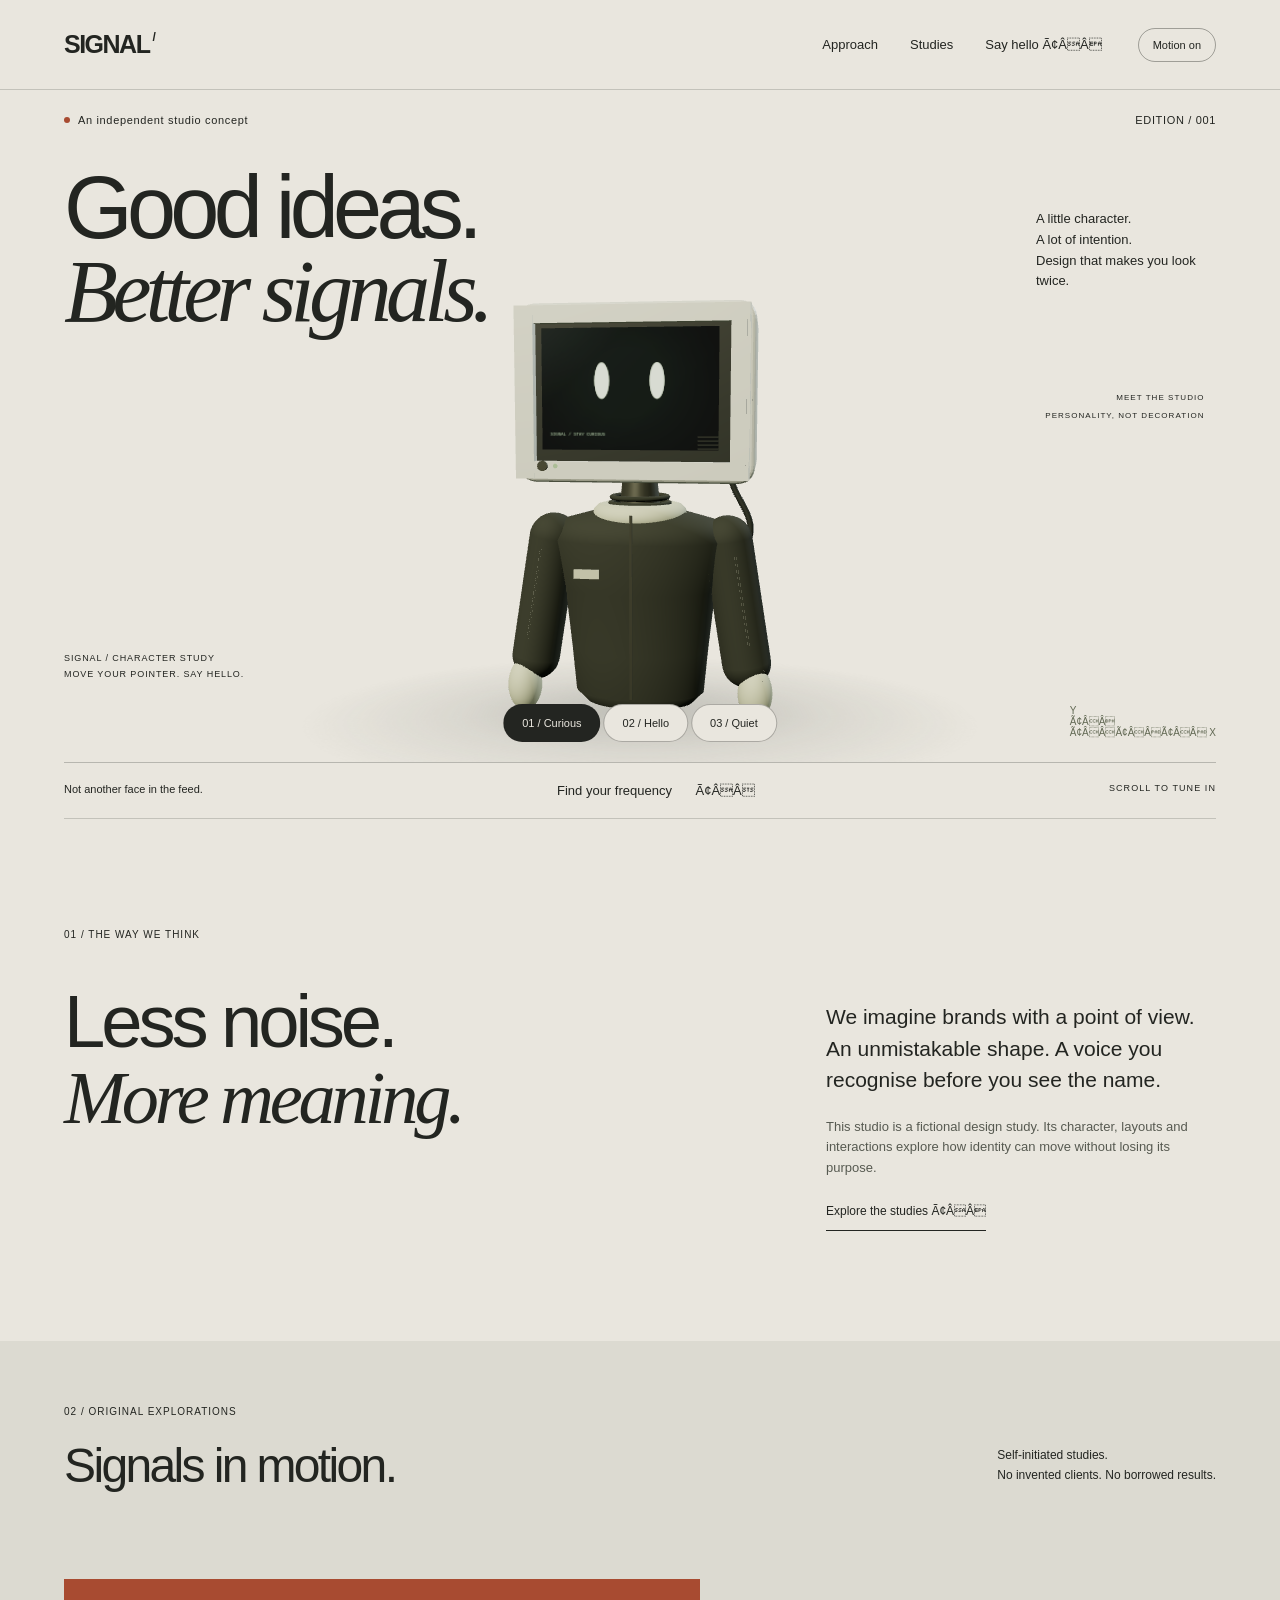
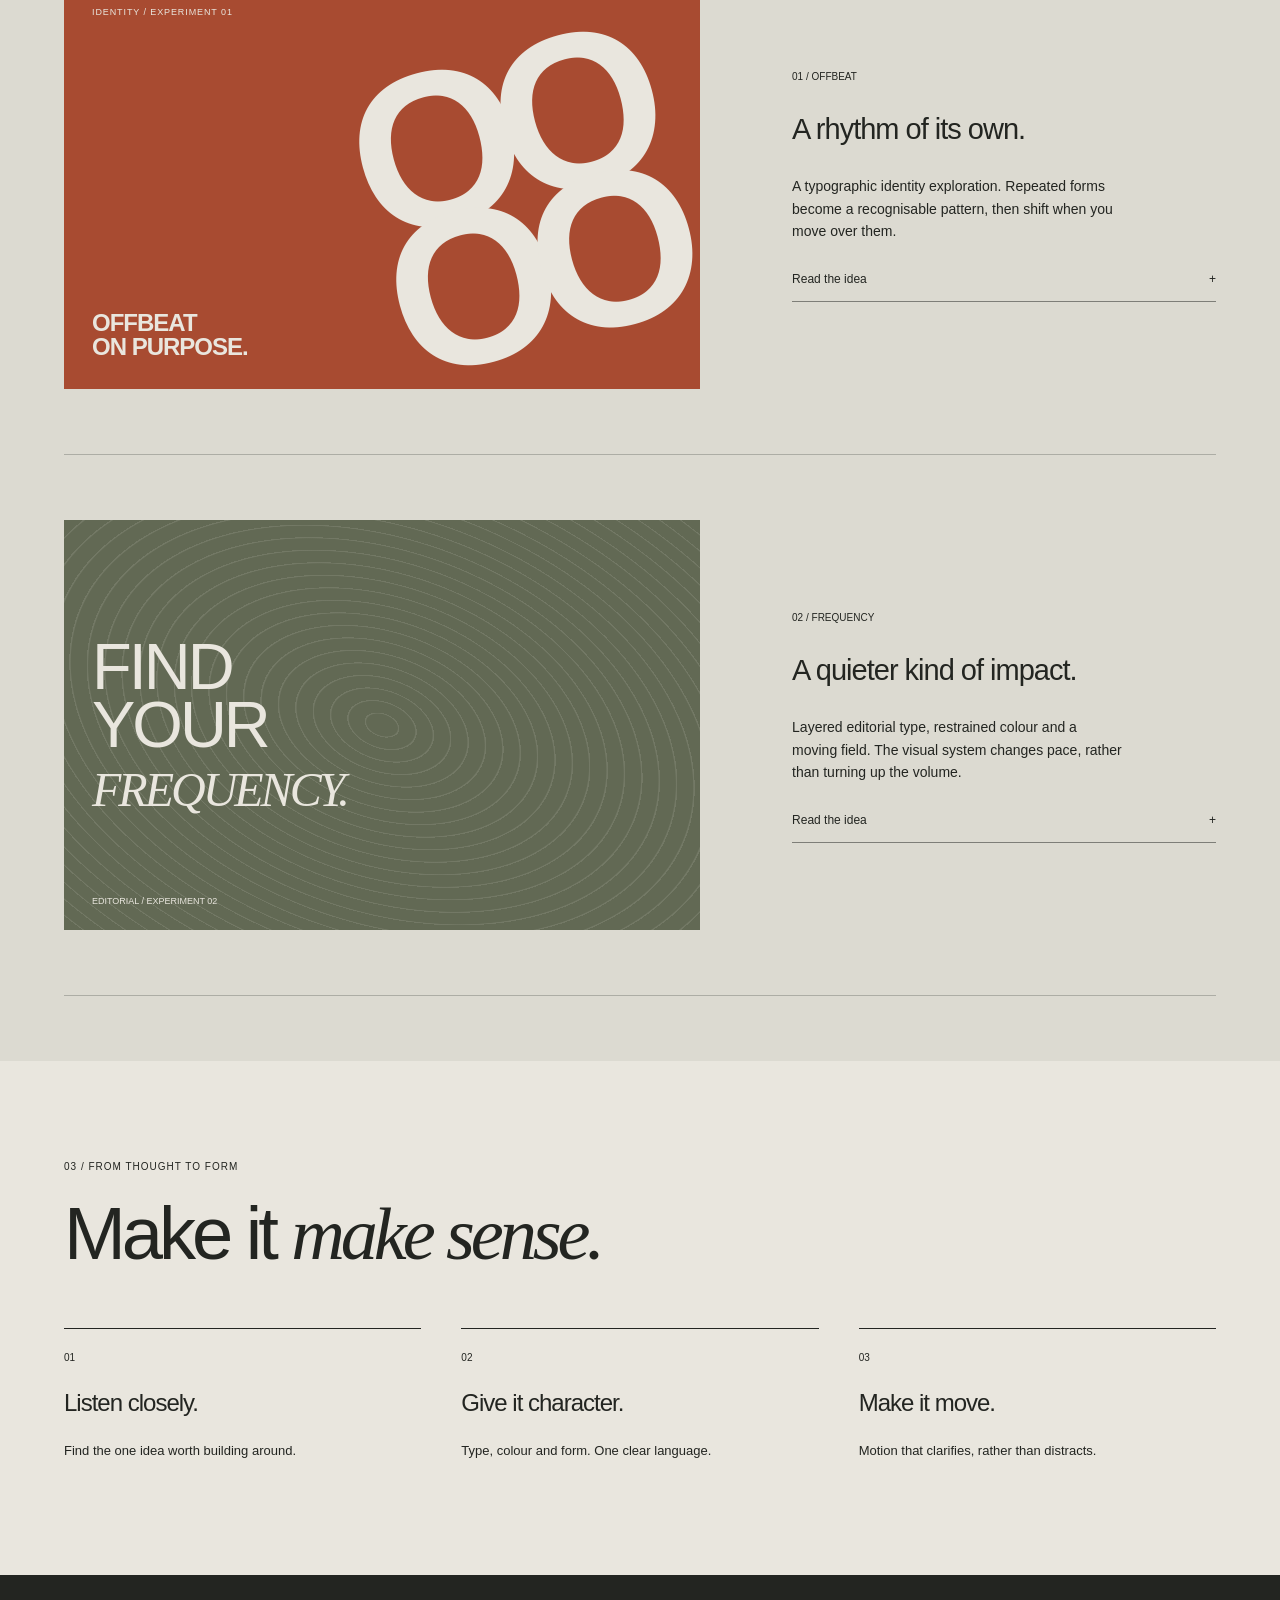
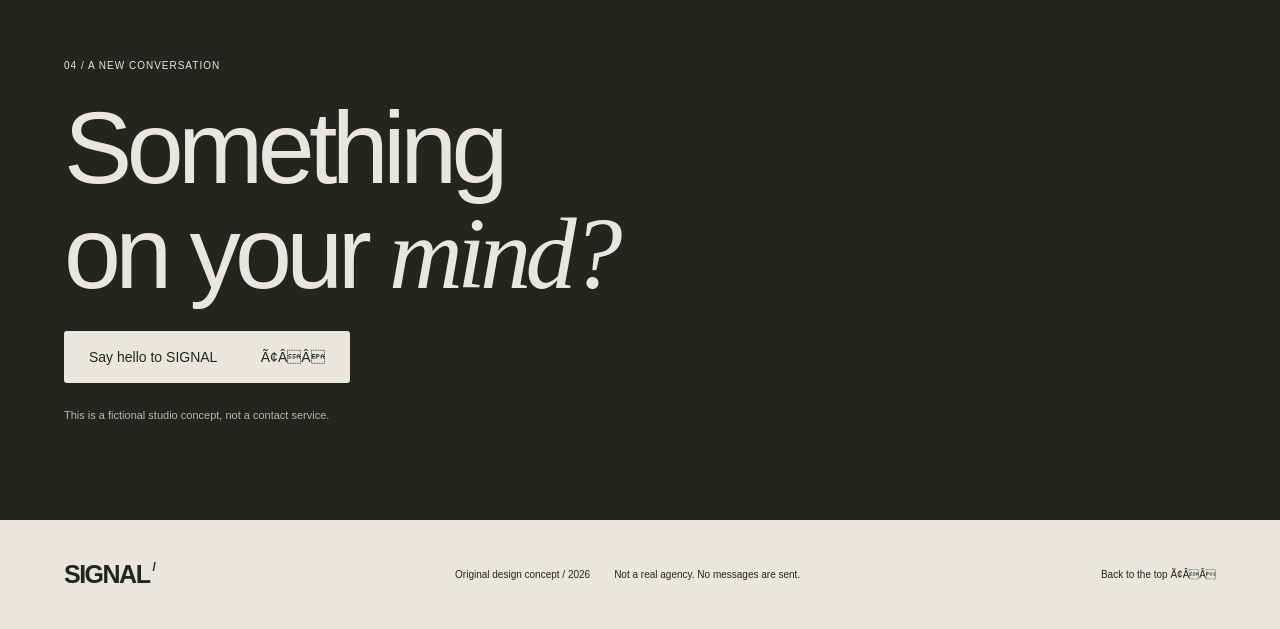
==== commit acbbc55f: "seo: point og:image at uploaded asset path" ====
--- a/5-index.html
+++ b/5-index.html
@@ -1,10 +1,10 @@
 <!DOCTYPE html><html lang="en"><head><meta charset="utf-8"><meta name="viewport" content="width=device-width,initial-scale=1"><meta name="theme-color" content="#e9e6de"><meta name="description" content="SIGNAL is an original interactive creative-agency design concept. Explore a tactile monitor character and motion-led editorial layouts."><link rel="icon" href="data:image/svg+xml,%3Csvg xmlns='http://www.w3.org/2000/svg' viewBox='0 0 64 64'%3E%3Crect x='8' y='10' width='48' height='36' rx='6' fill='%23e9e6de' stroke='%2322201c' stroke-width='4'/%3E%3Crect x='14' y='16' width='36' height='24' rx='3' fill='%2322201c'/%3E%3Cellipse cx='27' cy='28' rx='3' ry='5' fill='%23e9e6de'/%3E%3Cellipse cx='39' cy='28' rx='3' ry='5' fill='%23e9e6de'/%3E%3Crect x='28' y='46' width='8' height='8' fill='%2322201c'/%3E%3C/svg%3E"><link rel="canonical" href="https://signal-agency-concept.vercel.app/"><meta property="og:type" content="website"><meta property="og:title" content="SIGNAL / Independent minds, memorable work"><meta property="og:description" content="SIGNAL is an original interactive creative-agency design concept. Explore a tactile monitor character and motion-led editorial layouts."><meta property="og:url" content="https://signal-agency-concept.vercel.app/">
-    <meta property="og:image" content="https://signal-agency-concept.vercel.app/sig-og.jpg">
+    <meta property="og:image" content="https://signal-agency-concept.vercel.app/1-sig-og.jpg">
     <meta property="og:image:width" content="1200">
     <meta property="og:image:height" content="630"><meta property="og:site_name" content="SIGNAL"><meta name="twitter:card" content="summary"><title>SIGNAL / Independent minds, memorable work</title><link rel="stylesheet" href="22-style.css"></head><body>
-<header><a href="#home" class="logo" aria-label="Signal home">SIGNAL<span>/</span></a><nav aria-label="Main navigation"><a href="#approach">Approach</a><a href="#work">Studies</a><a href="#contact">Say hello â</a></nav><button id="motion" aria-pressed="true">Motion on</button></header>
-<main><section id="home" class="hero"><div class="eyebrow"><span class="status"></span> An independent studio concept <span class="issue">EDITION / 001</span></div><div class="headline"><h1>Good ideas.<br><em>Better signals.</em></h1><p>A little character.<br>A lot of intention.<br>Design that makes you look twice.</p></div><div class="stage"><canvas id="scene" aria-label="Original three-dimensional character with a physical CRT monitor for a head"></canvas><div class="stage-label"><span>MEET THE STUDIO</span><span>PERSONALITY, NOT DECORATION</span></div><div class="coordinate">SIGNAL / CHARACTER STUDY<br>MOVE YOUR POINTER. SAY HELLO.</div><div class="expression" role="group" aria-label="Character expression"><button data-mood="curious" aria-pressed="true">01 / Curious</button><button data-mood="happy" aria-pressed="false">02 / Hello</button><button data-mood="sleep" aria-pressed="false">03 / Quiet</button></div><span class="axis">Y<br>â<br>âââ X</span><p id="webgl-fallback" hidden>The interactive scene could not start on this browser. The rest of this concept remains available.</p></div><div class="hero-bottom"><span>Not another face in the feed.</span><a href="#approach">Find your frequency <span>â</span></a><span>SCROLL TO TUNE IN</span></div></section>
-<section id="approach" class="approach reveal"><div class="section-label">01 / THE WAY WE THINK</div><h2>Less noise.<br><em>More meaning.</em></h2><div class="approach-copy"><p>We imagine brands with a point of view. An unmistakable shape. A voice you recognise before you see the name.</p><p>This studio is a fictional design study. Its character, layouts and interactions explore how identity can move without losing its purpose.</p><a href="#work" class="text-link">Explore the studies â</a></div></section>
+<header><a href="#home" class="logo" aria-label="Signal home">SIGNAL<span>/</span></a><nav aria-label="Main navigation"><a href="#approach">Approach</a><a href="#work">Studies</a><a href="#contact">Say hello Ã¢ÂÂ</a></nav><button id="motion" aria-pressed="true">Motion on</button></header>
+<main><section id="home" class="hero"><div class="eyebrow"><span class="status"></span> An independent studio concept <span class="issue">EDITION / 001</span></div><div class="headline"><h1>Good ideas.<br><em>Better signals.</em></h1><p>A little character.<br>A lot of intention.<br>Design that makes you look twice.</p></div><div class="stage"><canvas id="scene" aria-label="Original three-dimensional character with a physical CRT monitor for a head"></canvas><div class="stage-label"><span>MEET THE STUDIO</span><span>PERSONALITY, NOT DECORATION</span></div><div class="coordinate">SIGNAL / CHARACTER STUDY<br>MOVE YOUR POINTER. SAY HELLO.</div><div class="expression" role="group" aria-label="Character expression"><button data-mood="curious" aria-pressed="true">01 / Curious</button><button data-mood="happy" aria-pressed="false">02 / Hello</button><button data-mood="sleep" aria-pressed="false">03 / Quiet</button></div><span class="axis">Y<br>Ã¢ÂÂ<br>Ã¢ÂÂÃ¢ÂÂÃ¢ÂÂ X</span><p id="webgl-fallback" hidden>The interactive scene could not start on this browser. The rest of this concept remains available.</p></div><div class="hero-bottom"><span>Not another face in the feed.</span><a href="#approach">Find your frequency <span>Ã¢ÂÂ</span></a><span>SCROLL TO TUNE IN</span></div></section>
+<section id="approach" class="approach reveal"><div class="section-label">01 / THE WAY WE THINK</div><h2>Less noise.<br><em>More meaning.</em></h2><div class="approach-copy"><p>We imagine brands with a point of view. An unmistakable shape. A voice you recognise before you see the name.</p><p>This studio is a fictional design study. Its character, layouts and interactions explore how identity can move without losing its purpose.</p><a href="#work" class="text-link">Explore the studies Ã¢ÂÂ</a></div></section>
 <section id="work" class="work"><div class="work-top"><div class="section-label">02 / ORIGINAL EXPLORATIONS</div><h2>Signals in motion.</h2><p>Self-initiated studies.<br>No invented clients. No borrowed results.</p></div><article class="study reveal"><div class="study-art poster"><div class="poster-caption">IDENTITY / EXPERIMENT 01</div><div class="type-loop" aria-hidden="true">OO<br>OO</div><div class="poster-bottom">OFFBEAT<br>ON PURPOSE.</div></div><div class="study-info"><span>01 / OFFBEAT</span><h3>A rhythm of its own.</h3><p>A typographic identity exploration. Repeated forms become a recognisable pattern, then shift when you move over them.</p><button class="details" aria-expanded="false">Read the idea <span>+</span></button><div class="detail" hidden>Original lettering and composition created for this concept. Pointer feedback is decorative; all information remains readable without motion.</div></div></article><article class="study reveal"><div class="study-art frequency"><div class="frequency-lines" aria-hidden="true"></div><div class="frequency-title">FIND<br>YOUR<br><em>FREQUENCY.</em></div><span>EDITORIAL / EXPERIMENT 02</span></div><div class="study-info"><span>02 / FREQUENCY</span><h3>A quieter kind of impact.</h3><p>Layered editorial type, restrained colour and a moving field. The visual system changes pace, rather than turning up the volume.</p><button class="details" aria-expanded="false">Read the idea <span>+</span></button><div class="detail" hidden>An original layout study in warm paper, olive and charcoal. No client campaign or commercial outcome is implied.</div></div></article></section>
 <section class="process reveal"><div class="section-label">03 / FROM THOUGHT TO FORM</div><h2>Make it <em>make sense.</em></h2><div class="process-list"><div><span>01</span><h3>Listen closely.</h3><p>Find the one idea worth building around.</p></div><div><span>02</span><h3>Give it character.</h3><p>Type, colour and form. One clear language.</p></div><div><span>03</span><h3>Make it move.</h3><p>Motion that clarifies, rather than distracts.</p></div></div></section>
-<section id="contact" class="contact reveal"><div class="section-label">04 / A NEW CONVERSATION</div><h2>Something<br>on your <em>mind?</em></h2><button id="hello">Say hello to SIGNAL <span>â</span></button><p id="hello-state" role="status">This is a fictional studio concept, not a contact service.</p></section></main><footer><a href="#home" class="logo">SIGNAL<span>/</span></a><span>Original design concept / 2026</span><span>Not a real agency. No messages are sent.</span><a href="#home">Back to the top â</a></footer><script type="module" src="21-scene.js"></script></body></html>
+<section id="contact" class="contact reveal"><div class="section-label">04 / A NEW CONVERSATION</div><h2>Something<br>on your <em>mind?</em></h2><button id="hello">Say hello to SIGNAL <span>Ã¢ÂÂ</span></button><p id="hello-state" role="status">This is a fictional studio concept, not a contact service.</p></section></main><footer><a href="#home" class="logo">SIGNAL<span>/</span></a><span>Original design concept / 2026</span><span>Not a real agency. No messages are sent.</span><a href="#home">Back to the top Ã¢ÂÂ</a></footer><script type="module" src="21-scene.js"></script></body></html>
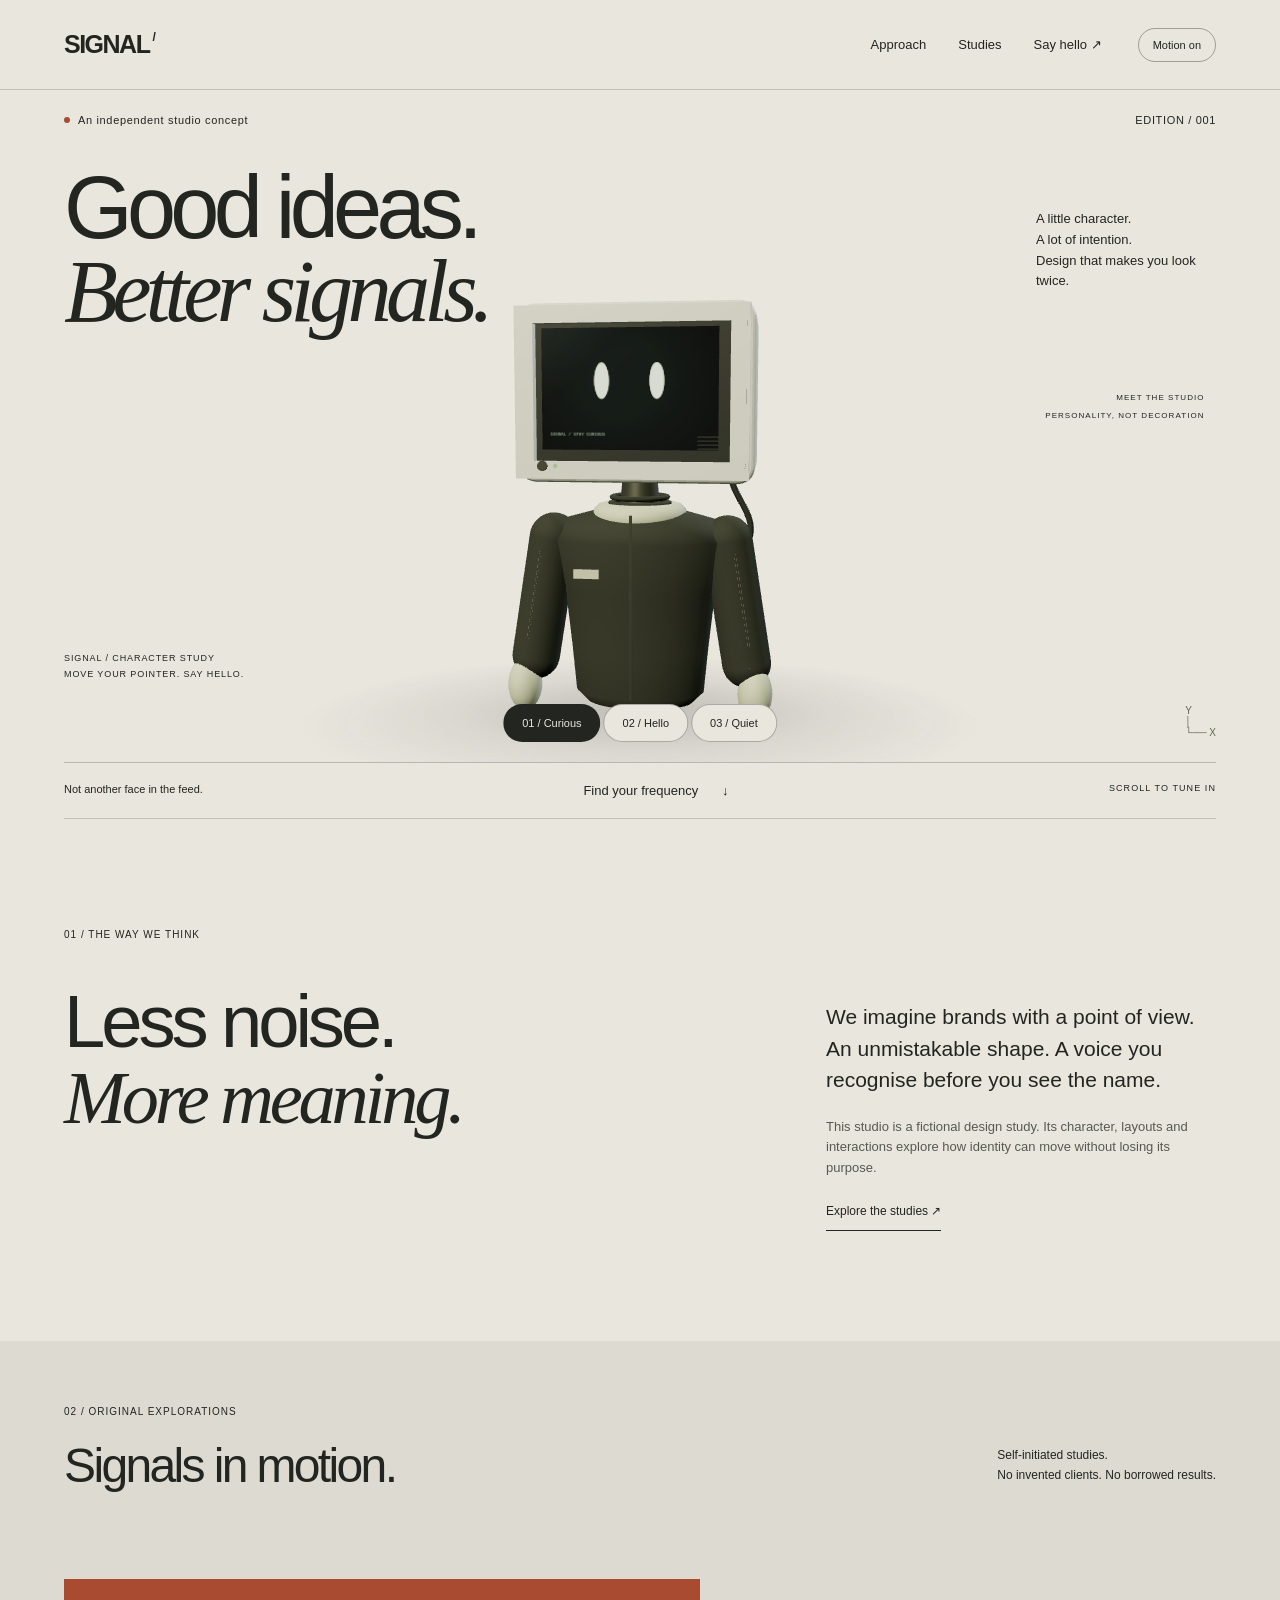
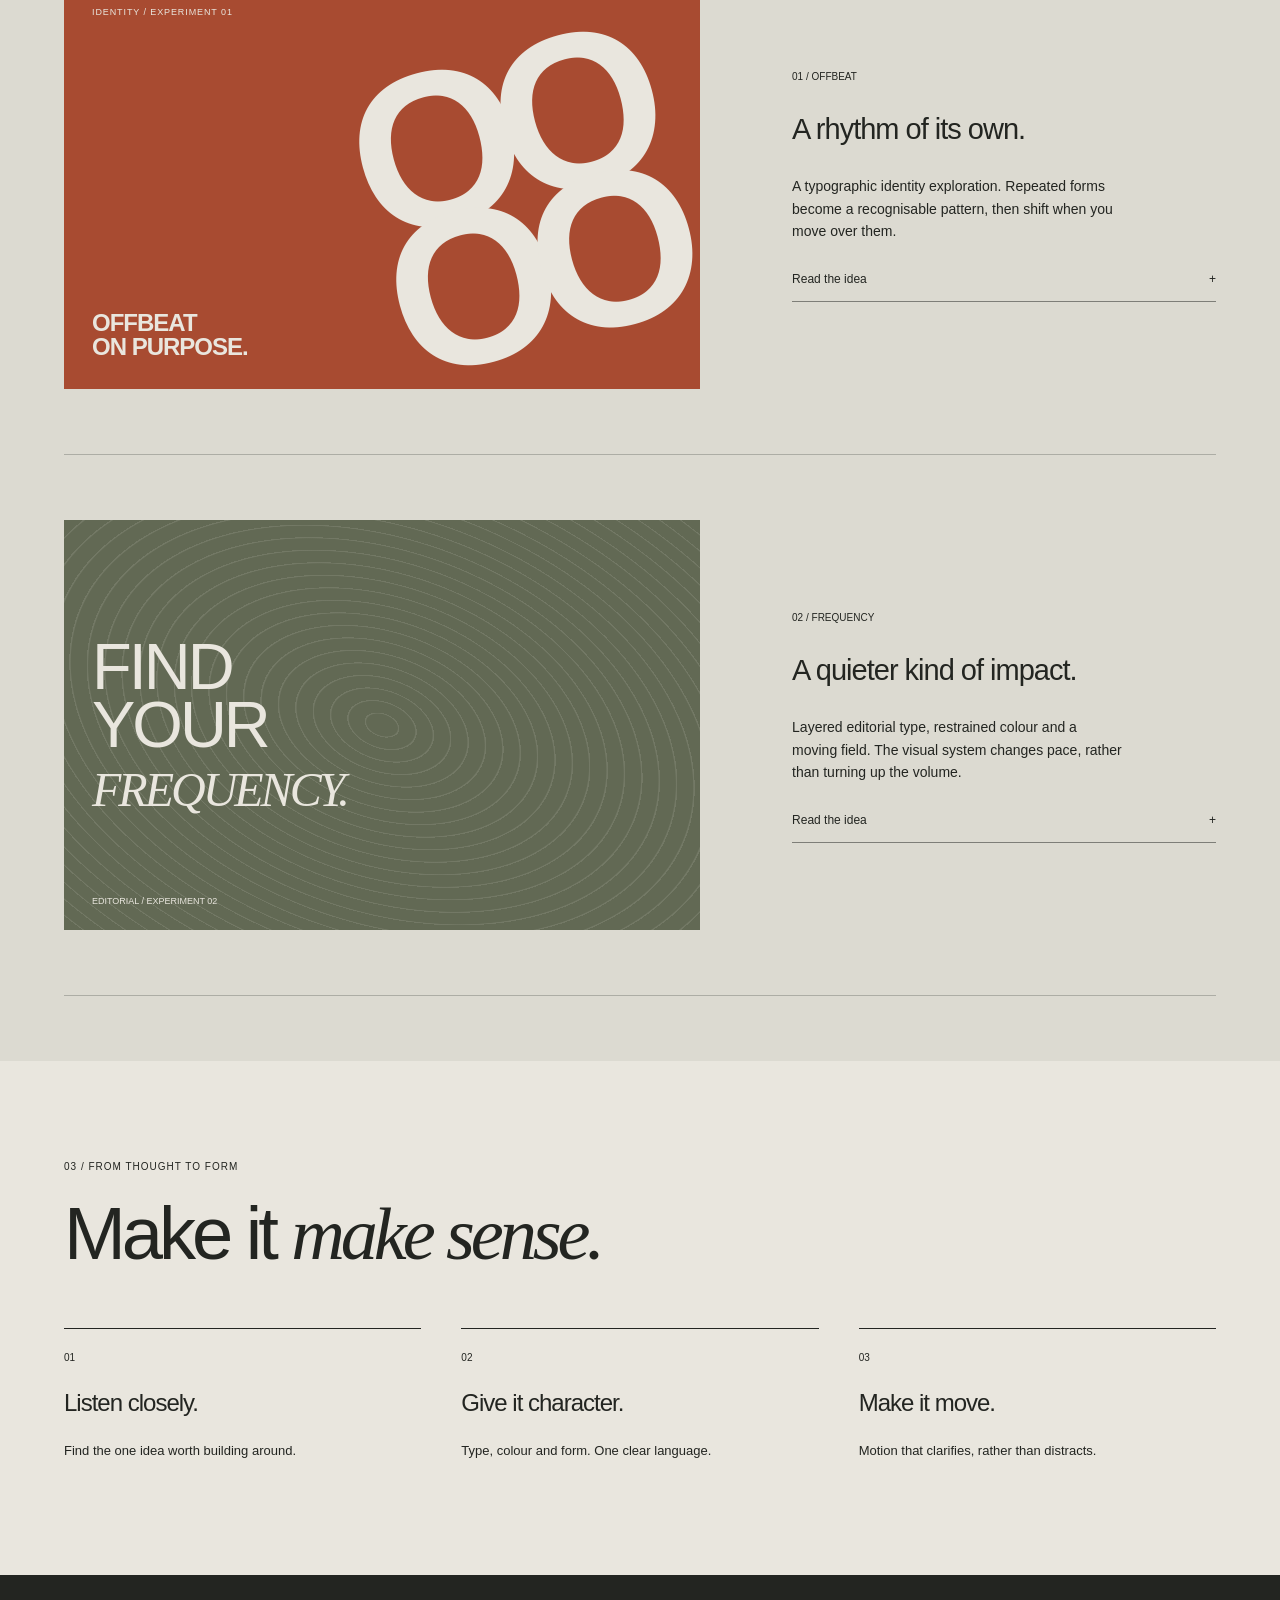
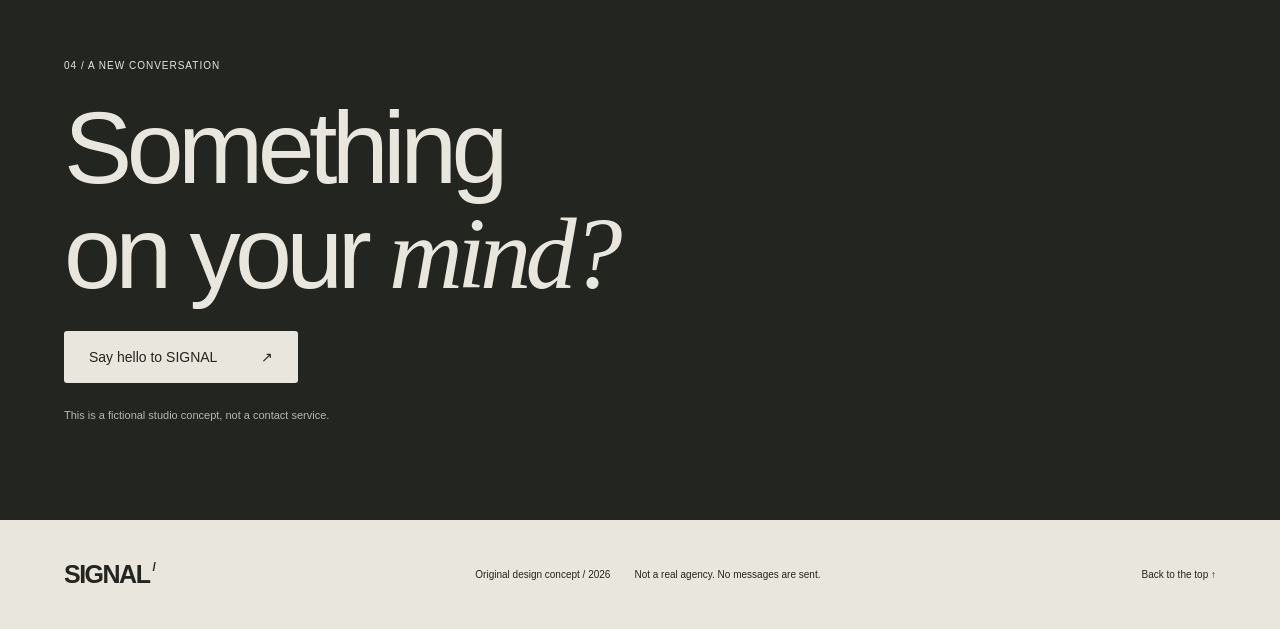
==== commit 2df2175e: "Fix mojibake glyphs in 5-index.html (arrows and box drawing)" ====
--- a/5-index.html
+++ b/5-index.html
@@ -2,9 +2,9 @@
     <meta property="og:image" content="https://signal-agency-concept.vercel.app/1-sig-og.jpg">
     <meta property="og:image:width" content="1200">
     <meta property="og:image:height" content="630"><meta property="og:site_name" content="SIGNAL"><meta name="twitter:card" content="summary"><title>SIGNAL / Independent minds, memorable work</title><link rel="stylesheet" href="22-style.css"></head><body>
-<header><a href="#home" class="logo" aria-label="Signal home">SIGNAL<span>/</span></a><nav aria-label="Main navigation"><a href="#approach">Approach</a><a href="#work">Studies</a><a href="#contact">Say hello Ã¢ÂÂ</a></nav><button id="motion" aria-pressed="true">Motion on</button></header>
-<main><section id="home" class="hero"><div class="eyebrow"><span class="status"></span> An independent studio concept <span class="issue">EDITION / 001</span></div><div class="headline"><h1>Good ideas.<br><em>Better signals.</em></h1><p>A little character.<br>A lot of intention.<br>Design that makes you look twice.</p></div><div class="stage"><canvas id="scene" aria-label="Original three-dimensional character with a physical CRT monitor for a head"></canvas><div class="stage-label"><span>MEET THE STUDIO</span><span>PERSONALITY, NOT DECORATION</span></div><div class="coordinate">SIGNAL / CHARACTER STUDY<br>MOVE YOUR POINTER. SAY HELLO.</div><div class="expression" role="group" aria-label="Character expression"><button data-mood="curious" aria-pressed="true">01 / Curious</button><button data-mood="happy" aria-pressed="false">02 / Hello</button><button data-mood="sleep" aria-pressed="false">03 / Quiet</button></div><span class="axis">Y<br>Ã¢ÂÂ<br>Ã¢ÂÂÃ¢ÂÂÃ¢ÂÂ X</span><p id="webgl-fallback" hidden>The interactive scene could not start on this browser. The rest of this concept remains available.</p></div><div class="hero-bottom"><span>Not another face in the feed.</span><a href="#approach">Find your frequency <span>Ã¢ÂÂ</span></a><span>SCROLL TO TUNE IN</span></div></section>
-<section id="approach" class="approach reveal"><div class="section-label">01 / THE WAY WE THINK</div><h2>Less noise.<br><em>More meaning.</em></h2><div class="approach-copy"><p>We imagine brands with a point of view. An unmistakable shape. A voice you recognise before you see the name.</p><p>This studio is a fictional design study. Its character, layouts and interactions explore how identity can move without losing its purpose.</p><a href="#work" class="text-link">Explore the studies Ã¢ÂÂ</a></div></section>
+<header><a href="#home" class="logo" aria-label="Signal home">SIGNAL<span>/</span></a><nav aria-label="Main navigation"><a href="#approach">Approach</a><a href="#work">Studies</a><a href="#contact">Say hello ↗</a></nav><button id="motion" aria-pressed="true">Motion on</button></header>
+<main><section id="home" class="hero"><div class="eyebrow"><span class="status"></span> An independent studio concept <span class="issue">EDITION / 001</span></div><div class="headline"><h1>Good ideas.<br><em>Better signals.</em></h1><p>A little character.<br>A lot of intention.<br>Design that makes you look twice.</p></div><div class="stage"><canvas id="scene" aria-label="Original three-dimensional character with a physical CRT monitor for a head"></canvas><div class="stage-label"><span>MEET THE STUDIO</span><span>PERSONALITY, NOT DECORATION</span></div><div class="coordinate">SIGNAL / CHARACTER STUDY<br>MOVE YOUR POINTER. SAY HELLO.</div><div class="expression" role="group" aria-label="Character expression"><button data-mood="curious" aria-pressed="true">01 / Curious</button><button data-mood="happy" aria-pressed="false">02 / Hello</button><button data-mood="sleep" aria-pressed="false">03 / Quiet</button></div><span class="axis">Y<br>│<br>└── X</span><p id="webgl-fallback" hidden>The interactive scene could not start on this browser. The rest of this concept remains available.</p></div><div class="hero-bottom"><span>Not another face in the feed.</span><a href="#approach">Find your frequency <span>↓</span></a><span>SCROLL TO TUNE IN</span></div></section>
+<section id="approach" class="approach reveal"><div class="section-label">01 / THE WAY WE THINK</div><h2>Less noise.<br><em>More meaning.</em></h2><div class="approach-copy"><p>We imagine brands with a point of view. An unmistakable shape. A voice you recognise before you see the name.</p><p>This studio is a fictional design study. Its character, layouts and interactions explore how identity can move without losing its purpose.</p><a href="#work" class="text-link">Explore the studies ↗</a></div></section>
 <section id="work" class="work"><div class="work-top"><div class="section-label">02 / ORIGINAL EXPLORATIONS</div><h2>Signals in motion.</h2><p>Self-initiated studies.<br>No invented clients. No borrowed results.</p></div><article class="study reveal"><div class="study-art poster"><div class="poster-caption">IDENTITY / EXPERIMENT 01</div><div class="type-loop" aria-hidden="true">OO<br>OO</div><div class="poster-bottom">OFFBEAT<br>ON PURPOSE.</div></div><div class="study-info"><span>01 / OFFBEAT</span><h3>A rhythm of its own.</h3><p>A typographic identity exploration. Repeated forms become a recognisable pattern, then shift when you move over them.</p><button class="details" aria-expanded="false">Read the idea <span>+</span></button><div class="detail" hidden>Original lettering and composition created for this concept. Pointer feedback is decorative; all information remains readable without motion.</div></div></article><article class="study reveal"><div class="study-art frequency"><div class="frequency-lines" aria-hidden="true"></div><div class="frequency-title">FIND<br>YOUR<br><em>FREQUENCY.</em></div><span>EDITORIAL / EXPERIMENT 02</span></div><div class="study-info"><span>02 / FREQUENCY</span><h3>A quieter kind of impact.</h3><p>Layered editorial type, restrained colour and a moving field. The visual system changes pace, rather than turning up the volume.</p><button class="details" aria-expanded="false">Read the idea <span>+</span></button><div class="detail" hidden>An original layout study in warm paper, olive and charcoal. No client campaign or commercial outcome is implied.</div></div></article></section>
 <section class="process reveal"><div class="section-label">03 / FROM THOUGHT TO FORM</div><h2>Make it <em>make sense.</em></h2><div class="process-list"><div><span>01</span><h3>Listen closely.</h3><p>Find the one idea worth building around.</p></div><div><span>02</span><h3>Give it character.</h3><p>Type, colour and form. One clear language.</p></div><div><span>03</span><h3>Make it move.</h3><p>Motion that clarifies, rather than distracts.</p></div></div></section>
-<section id="contact" class="contact reveal"><div class="section-label">04 / A NEW CONVERSATION</div><h2>Something<br>on your <em>mind?</em></h2><button id="hello">Say hello to SIGNAL <span>Ã¢ÂÂ</span></button><p id="hello-state" role="status">This is a fictional studio concept, not a contact service.</p></section></main><footer><a href="#home" class="logo">SIGNAL<span>/</span></a><span>Original design concept / 2026</span><span>Not a real agency. No messages are sent.</span><a href="#home">Back to the top Ã¢ÂÂ</a></footer><script type="module" src="21-scene.js"></script></body></html>
+<section id="contact" class="contact reveal"><div class="section-label">04 / A NEW CONVERSATION</div><h2>Something<br>on your <em>mind?</em></h2><button id="hello">Say hello to SIGNAL <span>↗</span></button><p id="hello-state" role="status">This is a fictional studio concept, not a contact service.</p></section></main><footer><a href="#home" class="logo">SIGNAL<span>/</span></a><span>Original design concept / 2026</span><span>Not a real agency. No messages are sent.</span><a href="#home">Back to the top ↑</a></footer><script type="module" src="21-scene.js"></script></body></html>
